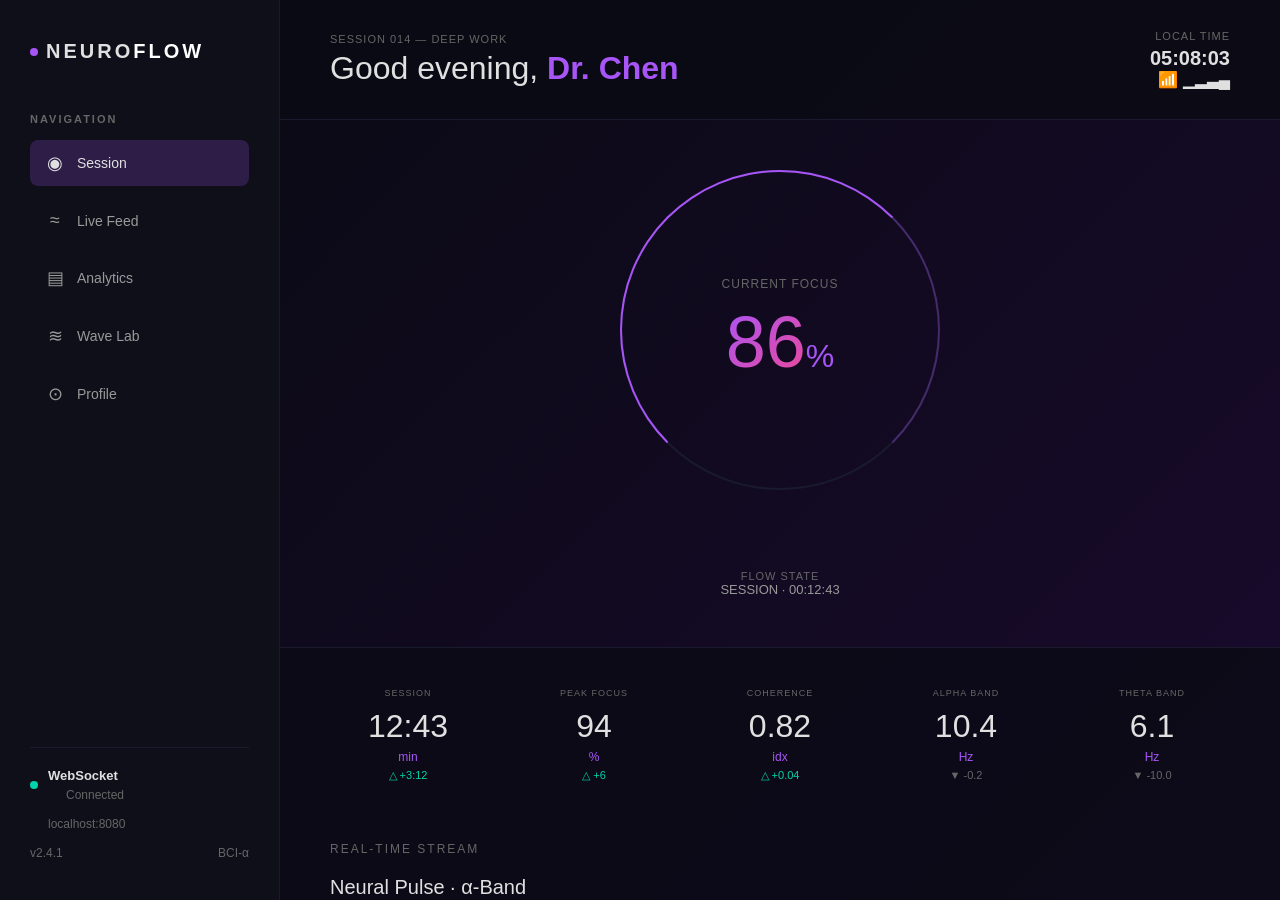
==== index.html @ 6a510a68 "Initial commit: basic UI and waveform script" ====
<!DOCTYPE html>
<html lang="en">
<head>
    <meta charset="UTF-8">
    <meta name="viewport" content="width=device-width, initial-scale=1.0">
    <title>NEUROFLOW - Session Tracking</title>
    <link rel="stylesheet" href="style.css">
</head>
<body>
    <div class="container">
        <!-- SIDEBAR -->
        <div class="sidebar">
            <div class="logo">
                <div class="logo-dot"></div>
                <div><span class="logo-text">NEURO</span><span class="logo-flow">FLOW</span></div>
            </div>

            <div class="nav-section">
                <div class="nav-label">Navigation</div>
                <div class="nav-items">
                    <div class="nav-item active">
                        <span class="nav-icon">◉</span>
                        <span>Session</span>
                    </div>
                    <div class="nav-item">
                        <span class="nav-icon">≈</span>
                        <span>Live Feed</span>
                    </div>
                    <div class="nav-item">
                        <span class="nav-icon">▤</span>
                        <span>Analytics</span>
                    </div>
                    <div class="nav-item">
                        <span class="nav-icon">≋</span>
                        <span>Wave Lab</span>
                    </div>
                    <div class="nav-item">
                        <span class="nav-icon">⊙</span>
                        <span>Profile</span>
                    </div>
                </div>
            </div>

            <div class="connection-status">
                <div class="status-item">
                    <div class="status-dot"></div>
                    <div>
                        <div class="status-label">WebSocket</div>
                        <div class="status-value">Connected</div>
                    </div>
                </div>
                <div class="status-value">localhost:8080</div>

                <div class="version">
                    <span>v2.4.1</span>
                    <span>BCI-α</span>
                </div>
            </div>
        </div>

        <!-- MAIN CONTENT -->
        <div class="main-content">
            <!-- HEADER -->
            <div class="header">
                <div class="header-left">
                    <div class="header-session">SESSION 014 — DEEP WORK</div>
                    <div class="header-title">Good evening, <span class="name">Dr. Chen</span></div>
                </div>
                <div class="header-right">
                    <div class="time-label">LOCAL TIME</div>
                    <div class="time" id="current-time">17:04:28</div>
                    <div class="signal">📶 ▁▂▃▄</div>
                </div>
            </div>

            <!-- MAIN AREA -->
            <div class="main-area">
                <!-- FOCUS CIRCLE -->
                <div class="focus-circle">
                    <div class="circle-bg"></div>
                    <div class="circle-progress"></div>
                    <div class="circle-inner">
                        <div class="focus-label">CURRENT FOCUS</div>
                        <div>
                            <span class="focus-value">86</span><span class="focus-percent">%</span>
                        </div>
                    </div>
                </div>
                <div class="flow-state-label">FLOW STATE</div>
                <div class="flow-state-time">SESSION · 00:12:43</div>
            </div>

            <!-- BOTTOM SECTION -->
            <div class="bottom-section">
                <!-- METRICS -->
                <div class="metrics-grid">
                    <div class="metric">
                        <div class="metric-label">Session</div>
                        <div class="metric-value">12:43</div>
                        <div class="metric-unit">min</div>
                        <div class="metric-change up">△ +3:12</div>
                    </div>
                    <div class="metric">
                        <div class="metric-label">Peak Focus</div>
                        <div class="metric-value">94</div>
                        <div class="metric-unit">%</div>
                        <div class="metric-change up">△ +6</div>
                    </div>
                    <div class="metric">
                        <div class="metric-label">Coherence</div>
                        <div class="metric-value">0.82</div>
                        <div class="metric-unit">idx</div>
                        <div class="metric-change up">△ +0.04</div>
                    </div>
                    <div class="metric">
                        <div class="metric-label">Alpha Band</div>
                        <div class="metric-value">10.4</div>
                        <div class="metric-unit">Hz</div>
                        <div class="metric-change">▼ -0.2</div>
                    </div>
                    <div class="metric">
                        <div class="metric-label">Theta Band</div>
                        <div class="metric-value">6.1</div>
                        <div class="metric-unit">Hz</div>
                        <div class="metric-change">▼ -10.0</div>
                    </div>
                </div>

                <!-- REAL-TIME STREAM -->
                <div class="realtime-section">
                    <div class="realtime-header">
                        <div class="realtime-title">Real-Time Stream</div>
                    </div>
                    <div class="stream-name">Neural Pulse · α-Band</div>
                    
                    <div class="stream-info">
                        <div class="stream-stat">
                            <div class="stream-stat-label">Freq</div>
                            <div class="stream-stat-value">9.9<span class="unit">l Hz</span></div>
                        </div>
                        <div class="stream-stat">
                            <div class="stream-stat-label">Amp</div>
                            <div class="stream-stat-value">34<span class="unit">µV</span></div>
                        </div>
                        <div>
                            <div class="live-badge">
                                <div class="live-dot"></div>
                                <span>LIVE</span>
                            </div>
                        </div>
                    </div>

                    <!-- WAVEFORM -->
                    <div class="waveform-container">
                        <svg id="waveform" viewBox="0 0 1000 100">
                            <defs>
                                <linearGradient id="waveGradient" x1="0%" y1="0%" x2="0%" y2="100%">
                                    <stop offset="0%" style="stop-color:#a855f7;stop-opacity:0.6" />
                                    <stop offset="100%" style="stop-color:#a855f7;stop-opacity:0.1" />
                                </linearGradient>
                            </defs>
                            <path id="wavePath" fill="url(#waveGradient)" stroke="none" d=""/>
                            <polyline id="waveStroke" fill="none" stroke="#a855f7" stroke-width="2" points=""/>
                        </svg>
                    </div>

                    <div class="time-markers">
                        <span>-60s</span>
                        <span>-45s</span>
                        <span>-30s</span>
                        <span>-15s</span>
                        <span>NOW</span>
                    </div>
                </div>

                <!-- BUTTONS -->
                <div class="button-group">
                    <button class="btn primary">◉ CALIBRATE</button>
                    <button class="btn">END SESSION</button>
                </div>
            </div>
        </div>
    </div>

    <script src="script.js"></script>
</body>
</html>
---- style.css ----
* {
    margin: 0;
    padding: 0;
    box-sizing: border-box;
}

body {
    font-family: 'Segoe UI', Tahoma, Geneva, Verdana, sans-serif;
    background: #0a0a14;
    color: #e0e0e0;
    overflow-x: hidden;
}

.container {
    display: flex;
    height: 100vh;
    background: #0a0a14;
}

/* SIDEBAR */
.sidebar {
    width: 280px;
    background: #0f0f1a;
    padding: 40px 30px;
    border-right: 1px solid #1a1a2e;
    display: flex;
    flex-direction: column;
    overflow-y: auto;
}

.logo {
    font-size: 20px;
    font-weight: 600;
    margin-bottom: 50px;
    letter-spacing: 3px;
    display: flex;
    align-items: center;
    gap: 8px;
}

.logo-dot {
    width: 8px;
    height: 8px;
    background: #a855f7;
    border-radius: 50%;
}

.logo-text {
    color: #e0e0e0;
}

.logo-flow {
    font-weight: 700;
    color: #ffffff;
}

.nav-section {
    margin-bottom: 40px;
}

.nav-label {
    font-size: 11px;
    color: #666;
    text-transform: uppercase;
    letter-spacing: 2px;
    margin-bottom: 15px;
    font-weight: 600;
}

.nav-items {
    display: flex;
    flex-direction: column;
    gap: 12px;
}

.nav-item {
    display: flex;
    align-items: center;
    gap: 12px;
    padding: 12px 15px;
    cursor: pointer;
    border-radius: 8px;
    transition: all 0.3s;
    color: #999;
    font-size: 14px;
}

.nav-item:hover {
    background: rgba(168, 85, 247, 0.1);
    color: #e0e0e0;
}

.nav-item.active {
    background: rgba(168, 85, 247, 0.2);
    color: #e0e0e0;
}

.nav-icon {
    font-size: 18px;
    width: 20px;
    text-align: center;
}

.connection-status {
    margin-top: auto;
    border-top: 1px solid #1a1a2e;
    padding-top: 20px;
}

.status-item {
    display: flex;
    align-items: center;
    gap: 10px;
    margin-bottom: 15px;
    font-size: 13px;
}

.status-dot {
    width: 8px;
    height: 8px;
    background: #00d4aa;
    border-radius: 50%;
}

.status-label {
    font-weight: 600;
}

.status-value {
    color: #666;
    font-size: 12px;
    margin-top: 5px;
    margin-left: 18px;
}

.version {
    font-size: 12px;
    color: #666;
    margin-top: 15px;
    display: flex;
    justify-content: space-between;
}

/* MAIN CONTENT */
.main-content {
    flex: 1;
    display: flex;
    flex-direction: column;
    overflow-y: auto;
    background: linear-gradient(135deg, #0a0a14 0%, #1a0a2e 100%);
}

/* HEADER */
.header {
    padding: 30px 50px;
    display: flex;
    justify-content: space-between;
    align-items: center;
    border-bottom: 1px solid #1a1a2e;
    background: rgba(10, 10, 20, 0.9);
}

.header-left {
    display: flex;
    flex-direction: column;
    gap: 5px;
}

.header-session {
    font-size: 11px;
    color: #666;
    text-transform: uppercase;
    letter-spacing: 1px;
}

.header-title {
    font-size: 32px;
    font-weight: 300;
}

.header-title .name {
    color: #a855f7;
    font-weight: 600;
}

.header-right {
    text-align: right;
}

.time-label {
    font-size: 11px;
    color: #666;
    text-transform: uppercase;
    letter-spacing: 1px;
    margin-bottom: 5px;
}

.time {
    font-size: 20px;
    font-weight: 600;
}

/* MAIN AREA */
.main-area {
    flex: 1;
    padding: 50px;
    display: flex;
    flex-direction: column;
    align-items: center;
    justify-content: center;
    position: relative;
}

/* FOCUS CIRCLE */
.focus-circle {
    position: relative;
    width: 320px;
    height: 320px;
    margin-bottom: 60px;
}

.circle-bg {
    position: absolute;
    width: 100%;
    height: 100%;
    border-radius: 50%;
    border: 2px solid #1a1a2e;
}

.circle-progress {
    position: absolute;
    width: 100%;
    height: 100%;
    border-radius: 50%;
    border: 2px solid transparent;
    border-top-color: #a855f7;
    border-right-color: #a855f7;
    border-bottom-color: rgba(168, 85, 247, 0.3);
    transform: rotate(-90deg);
    animation: spin 3s linear infinite;
}

@keyframes spin {
    to { transform: rotate(270deg); }
}

.circle-inner {
    position: absolute;
    width: 100%;
    height: 100%;
    border-radius: 50%;
    display: flex;
    flex-direction: column;
    align-items: center;
    justify-content: center;
    gap: 10px;
}

.focus-label {
    font-size: 12px;
    color: #666;
    letter-spacing: 1px;
}

.focus-value {
    font-size: 72px;
    font-weight: 300;
    background: linear-gradient(135deg, #a855f7, #ec4899);
    -webkit-background-clip: text;
    -webkit-text-fill-color: transparent;
    background-clip: text;
}

.focus-percent {
    font-size: 32px;
    color: #a855f7;
}

.flow-state-label {
    font-size: 11px;
    color: #666;
    margin-top: 20px;
    letter-spacing: 1px;
}

.flow-state-time {
    font-size: 13px;
    color: #999;
}

/* BOTTOM SECTION */
.bottom-section {
    padding: 40px 50px;
    background: rgba(10, 10, 20, 0.8);
    border-top: 1px solid #1a1a2e;
}

.metrics-grid {
    display: grid;
    grid-template-columns: repeat(5, 1fr);
    gap: 30px;
    margin-bottom: 60px;
}

.metric {
    text-align: center;
}

.metric-label {
    font-size: 9px;
    color: #666;
    text-transform: uppercase;
    letter-spacing: 1px;
    margin-bottom: 10px;
}

.metric-value {
    font-size: 32px;
    font-weight: 300;
    color: #e0e0e0;
    margin-bottom: 5px;
}

.metric-unit {
    font-size: 12px;
    color: #a855f7;
}

.metric-change {
    font-size: 11px;
    color: #666;
    margin-top: 5px;
}

.metric-change.up {
    color: #00d4aa;
}

/* REAL-TIME STREAM */
.realtime-section {
    margin-bottom: 40px;
}

.realtime-header {
    display: flex;
    justify-content: space-between;
    align-items: center;
    margin-bottom: 20px;
}

.realtime-title {
    font-size: 12px;
    color: #666;
    letter-spacing: 2px;
    text-transform: uppercase;
}

.stream-name {
    font-size: 20px;
    font-weight: 300;
    color: #e0e0e0;
    margin-bottom: 20px;
}

.stream-info {
    display: flex;
    gap: 40px;
    align-items: center;
    margin-bottom: 30px;
}

.stream-stat {
    display: flex;
    flex-direction: column;
    gap: 5px;
}

.stream-stat-label {
    font-size: 9px;
    color: #666;
    text-transform: uppercase;
    letter-spacing: 1px;
}

.stream-stat-value {
    font-size: 18px;
    font-weight: 300;
}

.stream-stat-value .unit {
    color: #a855f7;
    font-size: 12px;
}

.live-badge {
    display: inline-flex;
    align-items: center;
    gap: 6px;
    background: rgba(168, 85, 247, 0.2);
    padding: 6px 12px;
    border-radius: 20px;
    font-size: 11px;
    color: #a855f7;
}

.live-dot {
    width: 6px;
    height: 6px;
    background: #a855f7;
    border-radius: 50%;
    animation: pulse 2s infinite;
}

@keyframes pulse {
    0%, 100% { opacity: 1; }
    50% { opacity: 0.5; }
}

/* WAVEFORM */
.waveform-container {
    margin: 30px 0;
    height: 120px;
    background: rgba(168, 85, 247, 0.05);
    border-radius: 8px;
    padding: 15px;
    position: relative;
    overflow: hidden;
}

#waveform {
    width: 100%;
    height: 100%;
}

.time-markers {
    display: flex;
    justify-content: space-between;
    font-size: 10px;
    color: #666;
    margin-top: 8px;
}

/* BUTTONS */
.button-group {
    display: flex;
    gap: 20px;
    justify-content: center;
    margin-top: 40px;
}

.btn {
    padding: 12px 40px;
    border: 1px solid #a855f7;
    background: transparent;
    color: #a855f7;
    border-radius: 25px;
    cursor: pointer;
    font-size: 12px;
    font-weight: 600;
    text-transform: uppercase;
    letter-spacing: 1px;
    transition: all 0.3s;
}

.btn:hover {
    background: rgba(168, 85, 247, 0.1);
}

.btn.primary {
    background: #a855f7;
    color: #fff;
}

.btn.primary:hover {
    background: #9333ea;
    box-shadow: 0 0 20px rgba(168, 85, 247, 0.5);
}

::-webkit-scrollbar {
    width: 8px;
}

::-webkit-scrollbar-track {
    background: transparent;
}

::-webkit-scrollbar-thumb {
    background: #1a1a2e;
    border-radius: 4px;
}

::-webkit-scrollbar-thumb:hover {
    background: #333;
}

/* ===== RESPONSIVE DESIGN ===== */

/* Tablet & Small Desktop (768px to 1024px) */
@media (max-width: 1024px) {
    .sidebar {
        width: 200px;
        padding: 30px 20px;
    }

    .logo {
        font-size: 16px;
        margin-bottom: 40px;
    }

    .header {
        padding: 20px 30px;
    }

    .header-title {
        font-size: 24px;
    }

    .main-area {
        padding: 30px 20px;
    }

    .focus-circle {
        width: 240px;
        height: 240px;
        margin-bottom: 40px;
    }

    .focus-value {
        font-size: 48px;
    }

    .focus-percent {
        font-size: 24px;
    }

    .bottom-section {
        padding: 30px 20px;
    }

    .metrics-grid {
        grid-template-columns: repeat(3, 1fr);
        gap: 20px;
        margin-bottom: 40px;
    }

    .metric-value {
        font-size: 24px;
    }
}

/* Mobile Large (481px to 768px) */
@media (max-width: 768px) {
    .container {
        flex-direction: column;
        height: auto;
        min-height: 100vh;
    }

    .sidebar {
        width: 100%;
        padding: 20px 15px;
        border-right: none;
        border-bottom: 1px solid #1a1a2e;
        display: grid;
        grid-template-columns: 1fr 1fr;
        gap: 20px;
    }

    .logo {
        font-size: 14px;
        margin-bottom: 0;
        grid-column: 1 / 3;
    }

    .nav-section {
        grid-column: 1 / 3;
        margin-bottom: 0;
    }

    .nav-label {
        font-size: 9px;
        margin-bottom: 10px;
    }

    .nav-items {
        display: grid;
        grid-template-columns: repeat(3, 1fr);
        gap: 8px;
    }

    .nav-item {
        padding: 8px 10px;
        font-size: 12px;
        gap: 6px;
    }

    .nav-icon {
        font-size: 14px;
    }

    .connection-status {
        grid-column: 1 / 3;
        border-top: 1px solid #1a1a2e;
        padding-top: 10px;
        margin-top: 10px;
        display: grid;
        grid-template-columns: 1fr 1fr;
        gap: 10px;
    }

    .status-item {
        margin-bottom: 0;
        font-size: 11px;
    }

    .status-value {
        font-size: 10px;
        margin-left: 14px;
    }

    .version {
        font-size: 10px;
        grid-column: 1 / 3;
    }

    .main-content {
        overflow-y: visible;
        flex-direction: column;
    }

    .header {
        padding: 15px 15px;
        flex-direction: column;
        align-items: flex-start;
        gap: 10px;
        border-bottom: 1px solid #1a1a2e;
    }

    .header-left {
        width: 100%;
    }

    .header-session {
        font-size: 9px;
    }

    .header-title {
        font-size: 20px;
    }

    .header-right {
        width: 100%;
        text-align: left;
    }

    .time-label {
        font-size: 9px;
    }

    .time {
        font-size: 16px;
    }

    .main-area {
        padding: 20px 15px;
        flex: auto;
        justify-content: flex-start;
    }

    .focus-circle {
        width: 200px;
        height: 200px;
        margin-bottom: 30px;
    }

    .focus-value {
        font-size: 36px;
    }

    .focus-percent {
        font-size: 18px;
    }

    .focus-label {
        font-size: 10px;
    }

    .flow-state-label {
        font-size: 9px;
        margin-top: 15px;
    }

    .flow-state-time {
        font-size: 11px;
    }

    .bottom-section {
        padding: 20px 15px;
        border-top: 1px solid #1a1a2e;
    }

    .metrics-grid {
        grid-template-columns: repeat(2, 1fr);
        gap: 15px;
        margin-bottom: 30px;
    }

    .metric {
        text-align: center;
    }

    .metric-label {
        font-size: 8px;
        margin-bottom: 6px;
    }

    .metric-value {
        font-size: 18px;
    }

    .metric-unit {
        font-size: 10px;
    }

    .metric-change {
        font-size: 9px;
    }

    .realtime-section {
        margin-bottom: 20px;
    }

    .realtime-title {
        font-size: 10px;
    }

    .stream-name {
        font-size: 16px;
        margin-bottom: 15px;
    }

    .stream-info {
        gap: 20px;
        margin-bottom: 20px;
    }

    .stream-stat-label {
        font-size: 8px;
    }

    .stream-stat-value {
        font-size: 14px;
    }

    .stream-stat-value .unit {
        font-size: 10px;
    }

    .live-badge {
        font-size: 9px;
        padding: 4px 10px;
    }

    .live-dot {
        width: 5px;
        height: 5px;
    }

    .waveform-container {
        margin: 15px 0;
        height: 80px;
        padding: 10px;
    }

    .time-markers {
        font-size: 8px;
        margin-top: 5px;
    }

    .button-group {
        gap: 10px;
        margin-top: 20px;
    }

    .btn {
        padding: 10px 20px;
        font-size: 10px;
    }
}

/* Mobile Small (320px to 480px) */
@media (max-width: 480px) {
    .sidebar {
        grid-template-columns: 1fr;
        padding: 15px 10px;
    }

    .logo {
        font-size: 12px;
    }

    .logo-dot {
        width: 6px;
        height: 6px;
    }

    .nav-section {
        grid-column: auto;
    }

    .nav-label {
        font-size: 8px;
        margin-bottom: 8px;
    }

    .nav-items {
        grid-template-columns: repeat(2, 1fr);
        gap: 6px;
    }

    .nav-item {
        padding: 6px 8px;
        font-size: 11px;
        gap: 4px;
    }

    .nav-icon {
        font-size: 12px;
        width: 16px;
    }

    .connection-status {
        grid-column: auto;
        grid-template-columns: 1fr;
        margin-top: 8px;
    }

    .status-item {
        font-size: 10px;
    }

    .status-label {
        font-size: 10px;
    }

    .status-value {
        font-size: 9px;
        margin-left: 12px;
    }

    .version {
        font-size: 9px;
        grid-column: auto;
        justify-content: space-between;
    }

    .header {
        padding: 12px 10px;
        gap: 8px;
    }

    .header-session {
        font-size: 8px;
    }

    .header-title {
        font-size: 16px;
    }

    .time-label {
        font-size: 8px;
    }

    .time {
        font-size: 14px;
    }

    .main-area {
        padding: 15px 10px;
    }

    .focus-circle {
        width: 160px;
        height: 160px;
        margin-bottom: 20px;
    }

    .focus-value {
        font-size: 28px;
    }

    .focus-percent {
        font-size: 14px;
    }

    .focus-label {
        font-size: 9px;
    }

    .flow-state-label {
        font-size: 8px;
        margin-top: 10px;
    }

    .flow-state-time {
        font-size: 10px;
    }

    .bottom-section {
        padding: 15px 10px;
    }

    .metrics-grid {
        grid-template-columns: 1fr;
        gap: 12px;
        margin-bottom: 20px;
    }

    .metric-label {
        font-size: 7px;
        margin-bottom: 4px;
    }

    .metric-value {
        font-size: 16px;
    }

    .metric-unit {
        font-size: 9px;
    }

    .metric-change {
        font-size: 8px;
    }

    .realtime-section {
        margin-bottom: 15px;
    }

    .realtime-title {
        font-size: 9px;
    }

    .stream-name {
        font-size: 14px;
        margin-bottom: 12px;
    }

    .stream-info {
        flex-direction: column;
        gap: 10px;
        margin-bottom: 15px;
    }

    .stream-stat {
        gap: 3px;
    }

    .stream-stat-label {
        font-size: 7px;
    }

    .stream-stat-value {
        font-size: 12px;
    }

    .stream-stat-value .unit {
        font-size: 9px;
    }

    .live-badge {
        font-size: 8px;
        padding: 3px 8px;
    }

    .live-dot {
        width: 4px;
        height: 4px;
    }

    .waveform-container {
        margin: 10px 0;
        height: 60px;
        padding: 8px;
    }

    .time-markers {
        font-size: 7px;
        margin-top: 4px;
    }

    .button-group {
        flex-direction: column;
        gap: 8px;
        margin-top: 15px;
    }

    .btn {
        width: 100%;
        padding: 10px 15px;
        font-size: 10px;
    }
}

/* Landscape orientation adjustments */
@media (max-width: 768px) and (orientation: landscape) {
    .container {
        flex-direction: row;
        height: auto;
    }

    .sidebar {
        width: 150px;
        grid-template-columns: auto;
        padding: 10px;
    }

    .nav-items {
        grid-template-columns: 1fr;
        gap: 4px;
    }

    .main-area {
        padding: 15px 10px;
    }

    .focus-circle {
        width: 120px;
        height: 120px;
        margin-bottom: 10px;
    }

    .focus-value {
        font-size: 20px;
    }

    .focus-percent {
        font-size: 12px;
    }

    .bottom-section {
        padding: 10px;
    }

    .metrics-grid {
        grid-template-columns: repeat(2, 1fr);
        gap: 10px;
        margin-bottom: 15px;
    }
}
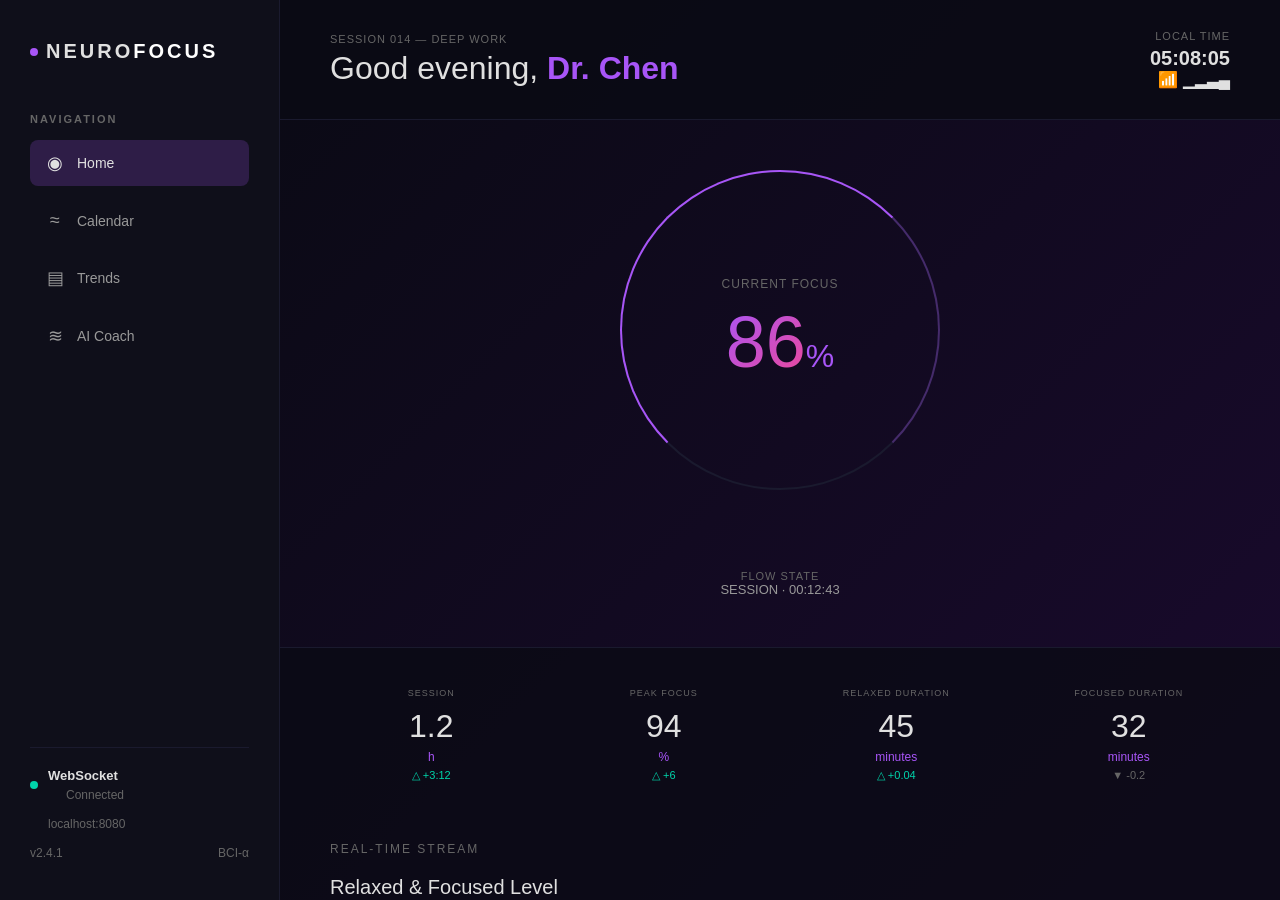
==== commit 2c5cec1d: "version2" ====
--- a/index.html
+++ b/index.html
@@ -3,16 +3,15 @@
 <head>
     <meta charset="UTF-8">
     <meta name="viewport" content="width=device-width, initial-scale=1.0">
-    <title>NEUROFLOW - Session Tracking</title>
+    <title>NeuroFocus - Session Tracking</title>
     <link rel="stylesheet" href="style.css">
 </head>
 <body>
     <div class="container">
-        <!-- SIDEBAR -->
         <div class="sidebar">
             <div class="logo">
                 <div class="logo-dot"></div>
-                <div><span class="logo-text">NEURO</span><span class="logo-flow">FLOW</span></div>
+                <div><span class="logo-text">NEURO</span><span class="logo-flow">FOCUS</span></div>
             </div>
 
             <div class="nav-section">
@@ -20,23 +19,19 @@
                 <div class="nav-items">
                     <div class="nav-item active">
                         <span class="nav-icon">◉</span>
-                        <span>Session</span>
+                        <span>Home</span>
                     </div>
                     <div class="nav-item">
                         <span class="nav-icon">≈</span>
-                        <span>Live Feed</span>
+                        <span>Calendar</span>
                     </div>
                     <div class="nav-item">
                         <span class="nav-icon">▤</span>
-                        <span>Analytics</span>
+                        <span>Trends</span>
                     </div>
                     <div class="nav-item">
                         <span class="nav-icon">≋</span>
-                        <span>Wave Lab</span>
-                    </div>
-                    <div class="nav-item">
-                        <span class="nav-icon">⊙</span>
-                        <span>Profile</span>
+                        <span>AI Coach</span>
                     </div>
                 </div>
             </div>
@@ -58,9 +53,7 @@
             </div>
         </div>
 
-        <!-- MAIN CONTENT -->
         <div class="main-content">
-            <!-- HEADER -->
             <div class="header">
                 <div class="header-left">
                     <div class="header-session">SESSION 014 — DEEP WORK</div>
@@ -73,9 +66,7 @@
                 </div>
             </div>
 
-            <!-- MAIN AREA -->
             <div class="main-area">
-                <!-- FOCUS CIRCLE -->
                 <div class="focus-circle">
                     <div class="circle-bg"></div>
                     <div class="circle-progress"></div>
@@ -90,14 +81,12 @@
                 <div class="flow-state-time">SESSION · 00:12:43</div>
             </div>
 
-            <!-- BOTTOM SECTION -->
             <div class="bottom-section">
-                <!-- METRICS -->
                 <div class="metrics-grid">
                     <div class="metric">
                         <div class="metric-label">Session</div>
-                        <div class="metric-value">12:43</div>
-                        <div class="metric-unit">min</div>
+                        <div class="metric-value">1.2</div>
+                        <div class="metric-unit">h</div>
                         <div class="metric-change up">△ +3:12</div>
                     </div>
                     <div class="metric">
@@ -107,36 +96,30 @@
                         <div class="metric-change up">△ +6</div>
                     </div>
                     <div class="metric">
-                        <div class="metric-label">Coherence</div>
-                        <div class="metric-value">0.82</div>
-                        <div class="metric-unit">idx</div>
+                        <div class="metric-label">Relaxed Duration</div>
+                        <div class="metric-value">45</div>
+                        <div class="metric-unit">minutes</div>
                         <div class="metric-change up">△ +0.04</div>
                     </div>
                     <div class="metric">
-                        <div class="metric-label">Alpha Band</div>
-                        <div class="metric-value">10.4</div>
-                        <div class="metric-unit">Hz</div>
+                        <div class="metric-label">Focused Duration</div>
+                        <div class="metric-value">32</div>
+                        <div class="metric-unit">minutes</div>
                         <div class="metric-change">▼ -0.2</div>
                     </div>
-                    <div class="metric">
-                        <div class="metric-label">Theta Band</div>
-                        <div class="metric-value">6.1</div>
-                        <div class="metric-unit">Hz</div>
-                        <div class="metric-change">▼ -10.0</div>
-                    </div>
+
                 </div>
 
-                <!-- REAL-TIME STREAM -->
                 <div class="realtime-section">
                     <div class="realtime-header">
                         <div class="realtime-title">Real-Time Stream</div>
                     </div>
-                    <div class="stream-name">Neural Pulse · α-Band</div>
+                    <div class="stream-name">Relaxed & Focused Level</div>
                     
                     <div class="stream-info">
                         <div class="stream-stat">
                             <div class="stream-stat-label">Freq</div>
-                            <div class="stream-stat-value">9.9<span class="unit">l Hz</span></div>
+                            <div class="stream-stat-value">9.9<span class="unit"> Hz</span></div>
                         </div>
                         <div class="stream-stat">
                             <div class="stream-stat-label">Amp</div>
@@ -150,7 +133,6 @@
                         </div>
                     </div>
 
-                    <!-- WAVEFORM -->
                     <div class="waveform-container">
                         <svg id="waveform" viewBox="0 0 1000 100">
                             <defs>
@@ -173,10 +155,28 @@
                     </div>
                 </div>
 
-                <!-- BUTTONS -->
                 <div class="button-group">
                     <button class="btn primary">◉ CALIBRATE</button>
                     <button class="btn">END SESSION</button>
+                </div>
+            </div>
+
+            <div class="bottom-nav">
+                <div class="nav-tab active" data-tab="home">
+                    <span class="tab-icon">🏠</span>
+                    <span class="tab-label">Home</span>
+                </div>
+                <div class="nav-tab" data-tab="calendar">
+                    <span class="tab-icon">📅</span>
+                    <span class="tab-label">Calendar</span>
+                </div>
+                <div class="nav-tab" data-tab="trends">
+                    <span class="tab-icon">📊</span>
+                    <span class="tab-label">Trends</span>
+                </div>
+                <div class="nav-tab" data-tab="coach">
+                    <span class="tab-icon">🤖</span>
+                    <span class="tab-label">AI Coach</span>
                 </div>
             </div>
         </div>
--- a/style.css
+++ b/style.css
@@ -297,7 +297,7 @@
 
 .metrics-grid {
     display: grid;
-    grid-template-columns: repeat(5, 1fr);
+    grid-template-columns: repeat(4, 1fr);
     gap: 30px;
     margin-bottom: 60px;
 }
@@ -493,6 +493,50 @@
     background: #333;
 }
 
+/* ===== BOTTOM NAVIGATION ===== */
+.bottom-nav {
+    display: none; /* By default hidden on Web */
+    position: fixed;
+    bottom: 0;
+    left: 0;
+    right: 0;
+    height: 60px;
+    background: #0f0f1a;
+    border-top: 1px solid #1a1a2e;
+    justify-content: space-around;
+    align-items: center;
+    z-index: 100;
+}
+
+.nav-tab {
+    display: flex;
+    flex-direction: column;
+    align-items: center;
+    gap: 4px;
+    padding: 8px 12px;
+    cursor: pointer;
+    color: #666;
+    transition: all 0.3s;
+    flex: 1;
+    height: 100%;
+    justify-content: center;
+}
+
+.nav-tab:hover,
+.nav-tab.active {
+    color: #a855f7;
+}
+
+.tab-icon {
+    font-size: 20px;
+}
+
+.tab-label {
+    font-size: 10px;
+    text-transform: uppercase;
+    letter-spacing: 0.5px;
+}
+
 /* ===== RESPONSIVE DESIGN ===== */
 
 /* Tablet & Small Desktop (768px to 1024px) */
@@ -501,48 +545,38 @@
         width: 200px;
         padding: 30px 20px;
     }
-
     .logo {
         font-size: 16px;
         margin-bottom: 40px;
     }
-
     .header {
         padding: 20px 30px;
     }
-
     .header-title {
         font-size: 24px;
     }
-
     .main-area {
         padding: 30px 20px;
     }
-
     .focus-circle {
         width: 240px;
         height: 240px;
         margin-bottom: 40px;
     }
-
     .focus-value {
         font-size: 48px;
     }
-
     .focus-percent {
         font-size: 24px;
     }
-
     .bottom-section {
         padding: 30px 20px;
     }
-
     .metrics-grid {
         grid-template-columns: repeat(3, 1fr);
         gap: 20px;
         margin-bottom: 40px;
     }
-
     .metric-value {
         font-size: 24px;
     }
@@ -556,71 +590,24 @@
         min-height: 100vh;
     }
 
+    /* 移动端顶部保留 Logo，隐藏 Navigation 和 WebSocket 信息 */
     .sidebar {
         width: 100%;
-        padding: 20px 15px;
+        padding: 15px 20px;
         border-right: none;
         border-bottom: 1px solid #1a1a2e;
-        display: grid;
-        grid-template-columns: 1fr 1fr;
-        gap: 20px;
-    }
-
+        display: flex;
+        justify-content: center; /* 居中显示 Logo */
+        align-items: center;
+    }
     .logo {
-        font-size: 14px;
+        font-size: 18px;
         margin-bottom: 0;
-        grid-column: 1 / 3;
-    }
-
-    .nav-section {
-        grid-column: 1 / 3;
-        margin-bottom: 0;
-    }
-
-    .nav-label {
-        font-size: 9px;
-        margin-bottom: 10px;
-    }
-
-    .nav-items {
-        display: grid;
-        grid-template-columns: repeat(3, 1fr);
-        gap: 8px;
-    }
-
-    .nav-item {
-        padding: 8px 10px;
-        font-size: 12px;
-        gap: 6px;
-    }
-
-    .nav-icon {
-        font-size: 14px;
-    }
-
+    }
+    /* 核心修改：在移动端隐藏不需要的顶部导航元素 */
+    .nav-section, 
     .connection-status {
-        grid-column: 1 / 3;
-        border-top: 1px solid #1a1a2e;
-        padding-top: 10px;
-        margin-top: 10px;
-        display: grid;
-        grid-template-columns: 1fr 1fr;
-        gap: 10px;
-    }
-
-    .status-item {
-        margin-bottom: 0;
-        font-size: 11px;
-    }
-
-    .status-value {
-        font-size: 10px;
-        margin-left: 14px;
-    }
-
-    .version {
-        font-size: 10px;
-        grid-column: 1 / 3;
+        display: none;
     }
 
     .main-content {
@@ -629,7 +616,7 @@
     }
 
     .header {
-        padding: 15px 15px;
+        padding: 15px;
         flex-direction: column;
         align-items: flex-start;
         gap: 10px;
@@ -649,20 +636,11 @@
     }
 
     .header-right {
-        width: 100%;
-        text-align: left;
-    }
-
-    .time-label {
-        font-size: 9px;
-    }
-
-    .time {
-        font-size: 16px;
+        display: none; /* 根据原设定，移动端精简头部右侧 */
     }
 
     .main-area {
-        padding: 20px 15px;
+        padding: 20px 15px 70px 15px; /* 留出底部导航栏空间 */
         flex: auto;
         justify-content: flex-start;
     }
@@ -697,6 +675,7 @@
     .bottom-section {
         padding: 20px 15px;
         border-top: 1px solid #1a1a2e;
+        background: transparent;
     }
 
     .metrics-grid {
@@ -706,7 +685,10 @@
     }
 
     .metric {
-        text-align: center;
+        background: rgba(168, 85, 247, 0.05);
+        padding: 15px;
+        border-radius: 8px;
+        border: 1px solid #1a1a2e;
     }
 
     .metric-label {
@@ -778,273 +760,58 @@
     }
 
     .button-group {
-        gap: 10px;
-        margin-top: 20px;
-    }
-
-    .btn {
-        padding: 10px 20px;
-        font-size: 10px;
+        display: none; /* 移动端隐藏按钮群 */
+    }
+
+    /* 移动端显示底部导航 */
+    .bottom-nav {
+        display: flex;
     }
 }
 
 /* Mobile Small (320px to 480px) */
 @media (max-width: 480px) {
-    .sidebar {
-        grid-template-columns: 1fr;
-        padding: 15px 10px;
-    }
-
     .logo {
-        font-size: 12px;
-    }
-
-    .logo-dot {
-        width: 6px;
-        height: 6px;
-    }
-
-    .nav-section {
-        grid-column: auto;
-    }
-
-    .nav-label {
-        font-size: 8px;
-        margin-bottom: 8px;
-    }
-
-    .nav-items {
-        grid-template-columns: repeat(2, 1fr);
-        gap: 6px;
-    }
-
-    .nav-item {
-        padding: 6px 8px;
-        font-size: 11px;
-        gap: 4px;
-    }
-
-    .nav-icon {
-        font-size: 12px;
-        width: 16px;
-    }
-
-    .connection-status {
-        grid-column: auto;
-        grid-template-columns: 1fr;
-        margin-top: 8px;
-    }
-
-    .status-item {
-        font-size: 10px;
-    }
-
-    .status-label {
-        font-size: 10px;
-    }
-
-    .status-value {
-        font-size: 9px;
-        margin-left: 12px;
-    }
-
-    .version {
-        font-size: 9px;
-        grid-column: auto;
-        justify-content: space-between;
-    }
-
-    .header {
-        padding: 12px 10px;
-        gap: 8px;
-    }
-
-    .header-session {
-        font-size: 8px;
-    }
-
+        font-size: 14px;
+    }
     .header-title {
         font-size: 16px;
     }
-
-    .time-label {
-        font-size: 8px;
-    }
-
-    .time {
-        font-size: 14px;
-    }
-
-    .main-area {
-        padding: 15px 10px;
-    }
-
     .focus-circle {
         width: 160px;
         height: 160px;
         margin-bottom: 20px;
     }
-
     .focus-value {
         font-size: 28px;
     }
-
     .focus-percent {
         font-size: 14px;
     }
-
-    .focus-label {
-        font-size: 9px;
-    }
-
-    .flow-state-label {
-        font-size: 8px;
-        margin-top: 10px;
-    }
-
-    .flow-state-time {
-        font-size: 10px;
-    }
-
-    .bottom-section {
-        padding: 15px 10px;
-    }
-
     .metrics-grid {
         grid-template-columns: 1fr;
-        gap: 12px;
-        margin-bottom: 20px;
-    }
-
+    }
     .metric-label {
         font-size: 7px;
-        margin-bottom: 4px;
-    }
-
+    }
     .metric-value {
         font-size: 16px;
     }
-
-    .metric-unit {
-        font-size: 9px;
-    }
-
-    .metric-change {
-        font-size: 8px;
-    }
-
-    .realtime-section {
-        margin-bottom: 15px;
-    }
-
-    .realtime-title {
-        font-size: 9px;
-    }
-
-    .stream-name {
-        font-size: 14px;
-        margin-bottom: 12px;
-    }
-
     .stream-info {
         flex-direction: column;
+        align-items: flex-start;
         gap: 10px;
-        margin-bottom: 15px;
-    }
-
-    .stream-stat {
-        gap: 3px;
-    }
-
-    .stream-stat-label {
-        font-size: 7px;
-    }
-
-    .stream-stat-value {
-        font-size: 12px;
-    }
-
-    .stream-stat-value .unit {
+    }
+    .waveform-container {
+        height: 60px;
+    }
+    .nav-tab {
+        padding: 6px 8px;
+    }
+    .tab-icon {
+        font-size: 16px;
+    }
+    .tab-label {
         font-size: 9px;
     }
-
-    .live-badge {
-        font-size: 8px;
-        padding: 3px 8px;
-    }
-
-    .live-dot {
-        width: 4px;
-        height: 4px;
-    }
-
-    .waveform-container {
-        margin: 10px 0;
-        height: 60px;
-        padding: 8px;
-    }
-
-    .time-markers {
-        font-size: 7px;
-        margin-top: 4px;
-    }
-
-    .button-group {
-        flex-direction: column;
-        gap: 8px;
-        margin-top: 15px;
-    }
-
-    .btn {
-        width: 100%;
-        padding: 10px 15px;
-        font-size: 10px;
-    }
-}
-
-/* Landscape orientation adjustments */
-@media (max-width: 768px) and (orientation: landscape) {
-    .container {
-        flex-direction: row;
-        height: auto;
-    }
-
-    .sidebar {
-        width: 150px;
-        grid-template-columns: auto;
-        padding: 10px;
-    }
-
-    .nav-items {
-        grid-template-columns: 1fr;
-        gap: 4px;
-    }
-
-    .main-area {
-        padding: 15px 10px;
-    }
-
-    .focus-circle {
-        width: 120px;
-        height: 120px;
-        margin-bottom: 10px;
-    }
-
-    .focus-value {
-        font-size: 20px;
-    }
-
-    .focus-percent {
-        font-size: 12px;
-    }
-
-    .bottom-section {
-        padding: 10px;
-    }
-
-    .metrics-grid {
-        grid-template-columns: repeat(2, 1fr);
-        gap: 10px;
-        margin-bottom: 15px;
-    }
-}
+}
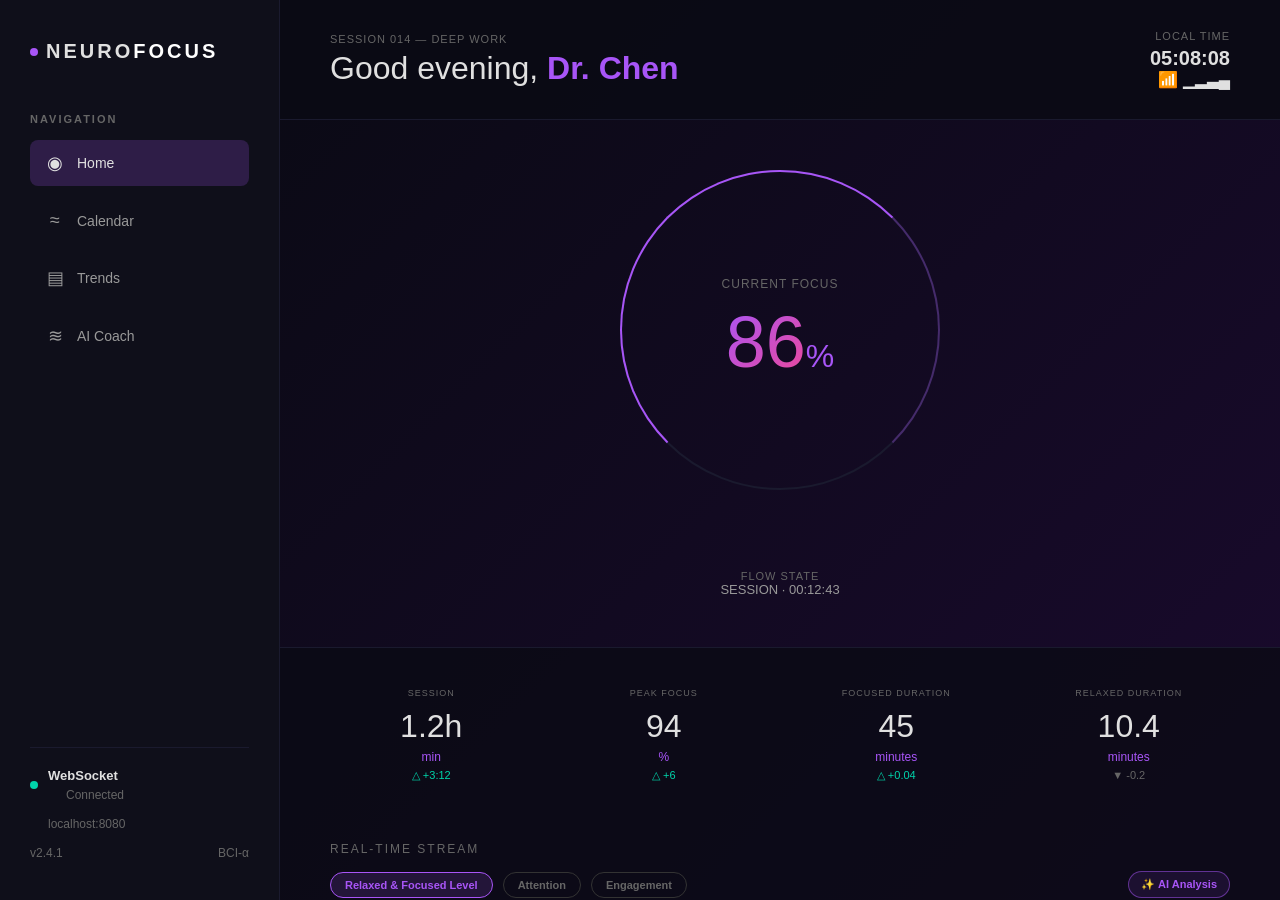
==== commit 31745fff: "version 0:01" ====
--- a/index.html
+++ b/index.html
@@ -3,7 +3,7 @@
 <head>
     <meta charset="UTF-8">
     <meta name="viewport" content="width=device-width, initial-scale=1.0">
-    <title>NeuroFocus - Session Tracking</title>
+    <title>NEUROFOCUS - Session Tracking</title>
     <link rel="stylesheet" href="style.css">
 </head>
 <body>
@@ -85,8 +85,8 @@
                 <div class="metrics-grid">
                     <div class="metric">
                         <div class="metric-label">Session</div>
-                        <div class="metric-value">1.2</div>
-                        <div class="metric-unit">h</div>
+                        <div class="metric-value">1.2h</div>
+                        <div class="metric-unit">min</div>
                         <div class="metric-change up">△ +3:12</div>
                     </div>
                     <div class="metric">
@@ -96,14 +96,14 @@
                         <div class="metric-change up">△ +6</div>
                     </div>
                     <div class="metric">
-                        <div class="metric-label">Relaxed Duration</div>
+                        <div class="metric-label">Focused Duration</div>
                         <div class="metric-value">45</div>
                         <div class="metric-unit">minutes</div>
                         <div class="metric-change up">△ +0.04</div>
                     </div>
                     <div class="metric">
-                        <div class="metric-label">Focused Duration</div>
-                        <div class="metric-value">32</div>
+                        <div class="metric-label">Relaxed Duration</div>
+                        <div class="metric-value">10.4</div>
                         <div class="metric-unit">minutes</div>
                         <div class="metric-change">▼ -0.2</div>
                     </div>
@@ -111,19 +111,31 @@
                 </div>
 
                 <div class="realtime-section">
-                    <div class="realtime-header">
+                    <div class="realtime-header" style="margin-bottom: 15px;">
                         <div class="realtime-title">Real-Time Stream</div>
                     </div>
-                    <div class="stream-name">Relaxed & Focused Level</div>
+
+                    <div class="stream-controls" style="display: flex; justify-content: space-between; align-items: center; margin-bottom: 20px; flex-wrap: wrap; gap: 10px;">
+                        <div class="band-switcher" style="margin-bottom: 0;">
+                            <button class="band-btn active" data-band="Relaxed & Focused Level" data-freq="9.9" data-amp="34">Relaxed & Focused Level</button>
+                            <button class="band-btn" data-band="Attention" data-freq="18.5" data-amp="15">Attention</button>
+                            <button class="band-btn" data-band="Engagement" data-freq="6.1" data-amp="42">Engagement</button>
+                        </div>
+
+                        <button class="btn-ai-analysis" id="btn-ai-analysis" style="flex-shrink: 0;">✨ AI Analysis</button>
+                        
+                    </div>
+
+                    <div class="stream-name" id="current-stream-name">Relaxed & Focused Level</div>
                     
                     <div class="stream-info">
                         <div class="stream-stat">
                             <div class="stream-stat-label">Freq</div>
-                            <div class="stream-stat-value">9.9<span class="unit"> Hz</span></div>
+                            <div class="stream-stat-value" id="stat-freq">9.9<span class="unit"> Hz</span></div>
                         </div>
                         <div class="stream-stat">
                             <div class="stream-stat-label">Amp</div>
-                            <div class="stream-stat-value">34<span class="unit">µV</span></div>
+                            <div class="stream-stat-value" id="stat-amp">34<span class="unit">µV</span></div>
                         </div>
                         <div>
                             <div class="live-badge">
@@ -155,6 +167,16 @@
                     </div>
                 </div>
 
+                <div class="ai-analysis-panel" id="ai-analysis-panel" style="display: none;">
+                    <div class="ai-analysis-header">
+                        🤖 AI Coach Insights
+                    </div>
+                    <div class="ai-analysis-content">
+                        <p><strong>Flow State Analysis:</strong> Brain wave coherence is stable. Your Alpha waves have been dominant for the past 12 minutes, indicating that you are in a deeply focused and relaxed flow state.</p>
+                        <p><strong>Recommendation:</strong> Based on the subtle fluctuations in your Theta wave activity, it is predicted that you may experience fatigue in 15 minutes. A 5-minute micro-break is recommended at that time.</p>
+                    </div>
+                </div>
+
                 <div class="button-group">
                     <button class="btn primary">◉ CALIBRATE</button>
                     <button class="btn">END SESSION</button>
--- a/style.css
+++ b/style.css
@@ -341,13 +341,6 @@
     margin-bottom: 40px;
 }
 
-.realtime-header {
-    display: flex;
-    justify-content: space-between;
-    align-items: center;
-    margin-bottom: 20px;
-}
-
 .realtime-title {
     font-size: 12px;
     color: #666;
@@ -414,6 +407,87 @@
 @keyframes pulse {
     0%, 100% { opacity: 1; }
     50% { opacity: 0.5; }
+}
+
+/* AI Analysis & Band Switcher Buttons */
+.btn-ai-analysis {
+    background: rgba(168, 85, 247, 0.1);
+    color: #a855f7;
+    border: 1px solid rgba(168, 85, 247, 0.5);
+    padding: 6px 12px;
+    border-radius: 15px;
+    font-size: 11px;
+    cursor: pointer;
+    transition: all 0.3s;
+    font-weight: 600;
+}
+
+.btn-ai-analysis:hover {
+    background: rgba(168, 85, 247, 0.2);
+    box-shadow: 0 0 10px rgba(168, 85, 247, 0.3);
+}
+
+.band-switcher {
+    display: flex;
+    gap: 10px;
+    margin-bottom: 15px;
+    flex-wrap: wrap;
+}
+
+.band-btn {
+    background: transparent;
+    color: #666;
+    border: 1px solid #333;
+    padding: 6px 14px;
+    border-radius: 20px;
+    font-size: 11px;
+    cursor: pointer;
+    transition: all 0.3s;
+    font-weight: 600;
+}
+
+.band-btn:hover {
+    color: #a855f7;
+    border-color: #a855f7;
+}
+
+.band-btn.active {
+    background: rgba(168, 85, 247, 0.15);
+    color: #a855f7;
+    border-color: #a855f7;
+}
+
+/* AI Analysis Panel */
+.ai-analysis-panel {
+    margin-top: 30px;
+    padding: 20px;
+    background: linear-gradient(to right, rgba(168, 85, 247, 0.05), rgba(10, 10, 20, 0));
+    border-left: 3px solid #a855f7;
+    border-radius: 4px;
+    animation: slideDown 0.4s ease-out;
+}
+
+.ai-analysis-header {
+    font-size: 14px;
+    font-weight: 600;
+    color: #a855f7;
+    margin-bottom: 12px;
+}
+
+.ai-analysis-content p {
+    font-size: 13px;
+    color: #ccc;
+    line-height: 1.6;
+    margin-bottom: 10px;
+}
+
+.ai-analysis-content p:last-child {
+    margin-bottom: 0;
+}
+
+@keyframes slideDown {
+    from { opacity: 0; transform: translateY(-10px); }
+    to { opacity: 1; transform: translateY(0); }
 }
 
 /* WAVEFORM */
@@ -541,54 +615,22 @@
 
 /* Tablet & Small Desktop (768px to 1024px) */
 @media (max-width: 1024px) {
-    .sidebar {
-        width: 200px;
-        padding: 30px 20px;
-    }
-    .logo {
-        font-size: 16px;
-        margin-bottom: 40px;
-    }
-    .header {
-        padding: 20px 30px;
-    }
-    .header-title {
-        font-size: 24px;
-    }
-    .main-area {
-        padding: 30px 20px;
-    }
-    .focus-circle {
-        width: 240px;
-        height: 240px;
-        margin-bottom: 40px;
-    }
-    .focus-value {
-        font-size: 48px;
-    }
-    .focus-percent {
-        font-size: 24px;
-    }
-    .bottom-section {
-        padding: 30px 20px;
-    }
-    .metrics-grid {
-        grid-template-columns: repeat(3, 1fr);
-        gap: 20px;
-        margin-bottom: 40px;
-    }
-    .metric-value {
-        font-size: 24px;
-    }
+    .sidebar { width: 200px; padding: 30px 20px; }
+    .logo { font-size: 16px; margin-bottom: 40px; }
+    .header { padding: 20px 30px; }
+    .header-title { font-size: 24px; }
+    .main-area { padding: 30px 20px; }
+    .focus-circle { width: 240px; height: 240px; margin-bottom: 40px; }
+    .focus-value { font-size: 48px; }
+    .focus-percent { font-size: 24px; }
+    .bottom-section { padding: 30px 20px; }
+    .metrics-grid { grid-template-columns: repeat(3, 1fr); gap: 20px; margin-bottom: 40px; }
+    .metric-value { font-size: 24px; }
 }
 
 /* Mobile Large (481px to 768px) */
 @media (max-width: 768px) {
-    .container {
-        flex-direction: column;
-        height: auto;
-        min-height: 100vh;
-    }
+    .container { flex-direction: column; height: auto; min-height: 100vh; }
 
     /* 移动端顶部保留 Logo，隐藏 Navigation 和 WebSocket 信息 */
     .sidebar {
@@ -597,221 +639,64 @@
         border-right: none;
         border-bottom: 1px solid #1a1a2e;
         display: flex;
-        justify-content: center; /* 居中显示 Logo */
+        justify-content: center;
         align-items: center;
     }
-    .logo {
-        font-size: 18px;
-        margin-bottom: 0;
-    }
-    /* 核心修改：在移动端隐藏不需要的顶部导航元素 */
-    .nav-section, 
-    .connection-status {
-        display: none;
-    }
-
-    .main-content {
-        overflow-y: visible;
-        flex-direction: column;
-    }
-
-    .header {
-        padding: 15px;
-        flex-direction: column;
-        align-items: flex-start;
-        gap: 10px;
-        border-bottom: 1px solid #1a1a2e;
-    }
-
-    .header-left {
-        width: 100%;
-    }
-
-    .header-session {
-        font-size: 9px;
-    }
-
-    .header-title {
-        font-size: 20px;
-    }
-
-    .header-right {
-        display: none; /* 根据原设定，移动端精简头部右侧 */
-    }
-
-    .main-area {
-        padding: 20px 15px 70px 15px; /* 留出底部导航栏空间 */
-        flex: auto;
-        justify-content: flex-start;
-    }
-
-    .focus-circle {
-        width: 200px;
-        height: 200px;
-        margin-bottom: 30px;
-    }
-
-    .focus-value {
-        font-size: 36px;
-    }
-
-    .focus-percent {
-        font-size: 18px;
-    }
-
-    .focus-label {
-        font-size: 10px;
-    }
-
-    .flow-state-label {
-        font-size: 9px;
-        margin-top: 15px;
-    }
-
-    .flow-state-time {
-        font-size: 11px;
-    }
-
-    .bottom-section {
-        padding: 20px 15px;
-        border-top: 1px solid #1a1a2e;
-        background: transparent;
-    }
-
-    .metrics-grid {
-        grid-template-columns: repeat(2, 1fr);
-        gap: 15px;
-        margin-bottom: 30px;
-    }
-
-    .metric {
-        background: rgba(168, 85, 247, 0.05);
-        padding: 15px;
-        border-radius: 8px;
-        border: 1px solid #1a1a2e;
-    }
-
-    .metric-label {
-        font-size: 8px;
-        margin-bottom: 6px;
-    }
-
-    .metric-value {
-        font-size: 18px;
-    }
-
-    .metric-unit {
-        font-size: 10px;
-    }
-
-    .metric-change {
-        font-size: 9px;
-    }
-
-    .realtime-section {
-        margin-bottom: 20px;
-    }
-
-    .realtime-title {
-        font-size: 10px;
-    }
-
-    .stream-name {
-        font-size: 16px;
-        margin-bottom: 15px;
-    }
-
-    .stream-info {
-        gap: 20px;
-        margin-bottom: 20px;
-    }
-
-    .stream-stat-label {
-        font-size: 8px;
-    }
-
-    .stream-stat-value {
-        font-size: 14px;
-    }
-
-    .stream-stat-value .unit {
-        font-size: 10px;
-    }
-
-    .live-badge {
-        font-size: 9px;
-        padding: 4px 10px;
-    }
-
-    .live-dot {
-        width: 5px;
-        height: 5px;
-    }
-
-    .waveform-container {
-        margin: 15px 0;
-        height: 80px;
-        padding: 10px;
-    }
-
-    .time-markers {
-        font-size: 8px;
-        margin-top: 5px;
-    }
-
-    .button-group {
-        display: none; /* 移动端隐藏按钮群 */
-    }
-
-    /* 移动端显示底部导航 */
-    .bottom-nav {
-        display: flex;
-    }
+    .logo { font-size: 18px; margin-bottom: 0; }
+    .nav-section, .connection-status { display: none; }
+
+    .main-content { overflow-y: visible; flex-direction: column; }
+    .header { padding: 15px; flex-direction: column; align-items: flex-start; gap: 10px; border-bottom: 1px solid #1a1a2e; }
+    .header-left { width: 100%; }
+    .header-session { font-size: 9px; }
+    .header-title { font-size: 20px; }
+    .header-right { display: none; }
+
+    .main-area { padding: 20px 15px 30px 15px; flex: auto; justify-content: flex-start; }
+    .focus-circle { width: 200px; height: 200px; margin-bottom: 30px; }
+    .focus-value { font-size: 36px; }
+    .focus-percent { font-size: 18px; }
+    .focus-label { font-size: 10px; }
+    .flow-state-label { font-size: 9px; margin-top: 15px; }
+    .flow-state-time { font-size: 11px; }
+
+    .bottom-section { padding: 20px 15px 80px 15px; /* 留出底部导航栏空间 */ border-top: 1px solid #1a1a2e; background: transparent; }
+    .metrics-grid { grid-template-columns: repeat(2, 1fr); gap: 15px; margin-bottom: 30px; }
+    .metric { background: rgba(168, 85, 247, 0.05); padding: 15px; border-radius: 8px; border: 1px solid #1a1a2e; }
+    .metric-label { font-size: 8px; margin-bottom: 6px; }
+    .metric-value { font-size: 18px; }
+    .metric-unit { font-size: 10px; }
+    .metric-change { font-size: 9px; }
+
+    .realtime-section { margin-bottom: 20px; }
+    .realtime-title { font-size: 10px; }
+    .stream-name { font-size: 16px; margin-bottom: 15px; }
+    .stream-info { gap: 20px; margin-bottom: 20px; }
+    .stream-stat-label { font-size: 8px; }
+    .stream-stat-value { font-size: 14px; }
+    .stream-stat-value .unit { font-size: 10px; }
+    .live-badge { font-size: 9px; padding: 4px 10px; }
+    .live-dot { width: 5px; height: 5px; }
+
+    .waveform-container { margin: 15px 0; height: 80px; padding: 10px; }
+    .time-markers { font-size: 8px; margin-top: 5px; }
+    .button-group { display: none; }
+    .bottom-nav { display: flex; }
 }
 
 /* Mobile Small (320px to 480px) */
 @media (max-width: 480px) {
-    .logo {
-        font-size: 14px;
-    }
-    .header-title {
-        font-size: 16px;
-    }
-    .focus-circle {
-        width: 160px;
-        height: 160px;
-        margin-bottom: 20px;
-    }
-    .focus-value {
-        font-size: 28px;
-    }
-    .focus-percent {
-        font-size: 14px;
-    }
-    .metrics-grid {
-        grid-template-columns: 1fr;
-    }
-    .metric-label {
-        font-size: 7px;
-    }
-    .metric-value {
-        font-size: 16px;
-    }
-    .stream-info {
-        flex-direction: column;
-        align-items: flex-start;
-        gap: 10px;
-    }
-    .waveform-container {
-        height: 60px;
-    }
-    .nav-tab {
-        padding: 6px 8px;
-    }
-    .tab-icon {
-        font-size: 16px;
-    }
-    .tab-label {
-        font-size: 9px;
-    }
-}
+    .logo { font-size: 14px; }
+    .header-title { font-size: 16px; }
+    .focus-circle { width: 160px; height: 160px; margin-bottom: 20px; }
+    .focus-value { font-size: 28px; }
+    .focus-percent { font-size: 14px; }
+    .metrics-grid { grid-template-columns: 1fr; }
+    .metric-label { font-size: 7px; }
+    .metric-value { font-size: 16px; }
+    .stream-info { flex-direction: column; align-items: flex-start; gap: 10px; }
+    .waveform-container { height: 60px; }
+    .nav-tab { padding: 6px 8px; }
+    .tab-icon { font-size: 16px; }
+    .tab-label { font-size: 9px; }
+}
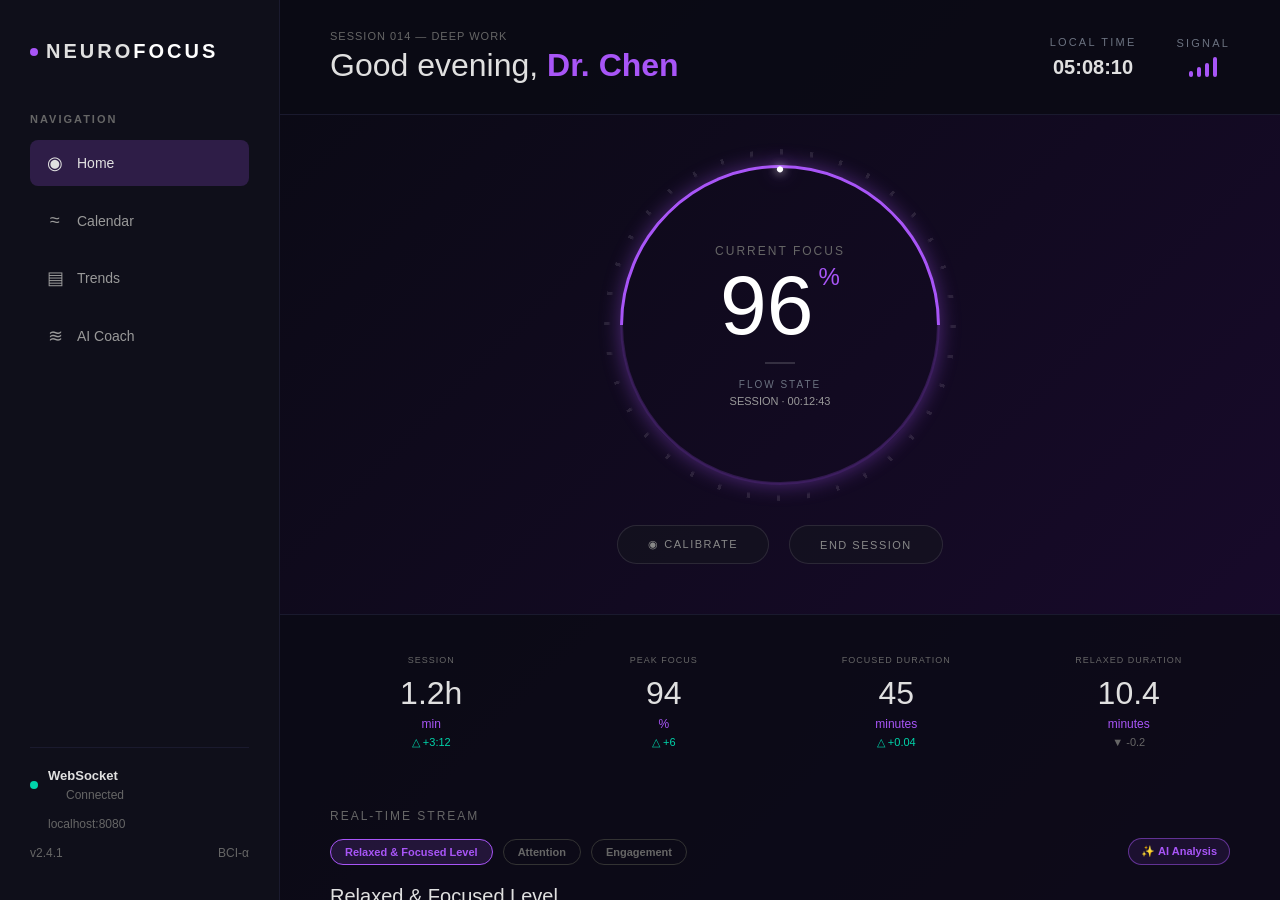
==== commit 061d704e: "version 2:02" ====
--- a/index.html
+++ b/index.html
@@ -60,25 +60,45 @@
                     <div class="header-title">Good evening, <span class="name">Dr. Chen</span></div>
                 </div>
                 <div class="header-right">
-                    <div class="time-label">LOCAL TIME</div>
-                    <div class="time" id="current-time">17:04:28</div>
-                    <div class="signal">📶 ▁▂▃▄</div>
+                    <div class="status-block">
+                        <div class="header-label">LOCAL TIME</div>
+                        <div class="time" id="current-time">17:04:28</div>
+                    </div>
+                    
+                    <div class="status-block">
+                        <div class="header-label">SIGNAL</div>
+                        <div class="signal-bars">
+                            <div class="bar"></div>
+                            <div class="bar"></div>
+                            <div class="bar"></div>
+                            <div class="bar"></div>
+                        </div>
+                    </div>
                 </div>
             </div>
 
             <div class="main-area">
                 <div class="focus-circle">
+                    <div class="circle-ticks"></div>
                     <div class="circle-bg"></div>
-                    <div class="circle-progress"></div>
+                    <div class="circle-progress">
+                        <div class="progress-dot"></div>
+                    </div>
                     <div class="circle-inner">
                         <div class="focus-label">CURRENT FOCUS</div>
-                        <div>
-                            <span class="focus-value">86</span><span class="focus-percent">%</span>
-                        </div>
-                    </div>
-                </div>
-                <div class="flow-state-label">FLOW STATE</div>
-                <div class="flow-state-time">SESSION · 00:12:43</div>
+                        <div class="focus-number">
+                            <span class="focus-value">96</span><span class="focus-percent">%</span>
+                        </div>
+                        <div class="circle-divider"></div>
+                        <div class="flow-state-label">FLOW STATE</div>
+                        <div class="flow-state-time">SESSION · 00:12:43</div>
+                    </div>
+                </div>
+
+                <div class="button-group">
+                    <button class="btn primary">◉ CALIBRATE</button>
+                    <button class="btn">END SESSION</button>
+                </div>
             </div>
 
             <div class="bottom-section">
@@ -107,7 +127,6 @@
                         <div class="metric-unit">minutes</div>
                         <div class="metric-change">▼ -0.2</div>
                     </div>
-
                 </div>
 
                 <div class="realtime-section">
@@ -121,9 +140,7 @@
                             <button class="band-btn" data-band="Attention" data-freq="18.5" data-amp="15">Attention</button>
                             <button class="band-btn" data-band="Engagement" data-freq="6.1" data-amp="42">Engagement</button>
                         </div>
-
                         <button class="btn-ai-analysis" id="btn-ai-analysis" style="flex-shrink: 0;">✨ AI Analysis</button>
-                        
                     </div>
 
                     <div class="stream-name" id="current-stream-name">Relaxed & Focused Level</div>
@@ -155,14 +172,15 @@
                             </defs>
                             <path id="wavePath" fill="url(#waveGradient)" stroke="none" d=""/>
                             <polyline id="waveStroke" fill="none" stroke="#a855f7" stroke-width="2" points=""/>
+                            <circle id="waveDot" r="3" fill="#ffffff" cx="0" cy="0" filter="drop-shadow(0 0 4px rgba(255,255,255,0.8))"/>
                         </svg>
                     </div>
 
-                    <div class="time-markers">
-                        <span>-60s</span>
-                        <span>-45s</span>
+                    <div class="time-markers" id="time-axis-labels">
                         <span>-30s</span>
-                        <span>-15s</span>
+                        <span>-20s</span>
+                        <span>-10s</span>
+                        <span>-5s</span>
                         <span>NOW</span>
                     </div>
                 </div>
@@ -176,12 +194,8 @@
                         <p><strong>Recommendation:</strong> Based on the subtle fluctuations in your Theta wave activity, it is predicted that you may experience fatigue in 15 minutes. A 5-minute micro-break is recommended at that time.</p>
                     </div>
                 </div>
-
-                <div class="button-group">
-                    <button class="btn primary">◉ CALIBRATE</button>
-                    <button class="btn">END SESSION</button>
-                </div>
-            </div>
+                
+                </div>
 
             <div class="bottom-nav">
                 <div class="nav-tab active" data-tab="home">
--- a/style.css
+++ b/style.css
@@ -17,7 +17,7 @@
     background: #0a0a14;
 }
 
-/* SIDEBAR */
+/* ===== SIDEBAR ===== */
 .sidebar {
     width: 280px;
     background: #0f0f1a;
@@ -45,18 +45,10 @@
     border-radius: 50%;
 }
 
-.logo-text {
-    color: #e0e0e0;
-}
-
-.logo-flow {
-    font-weight: 700;
-    color: #ffffff;
-}
-
-.nav-section {
-    margin-bottom: 40px;
-}
+.logo-text { color: #e0e0e0; }
+.logo-flow { font-weight: 700; color: #ffffff; }
+
+.nav-section { margin-bottom: 40px; }
 
 .nav-label {
     font-size: 11px;
@@ -67,11 +59,7 @@
     font-weight: 600;
 }
 
-.nav-items {
-    display: flex;
-    flex-direction: column;
-    gap: 12px;
-}
+.nav-items { display: flex; flex-direction: column; gap: 12px; }
 
 .nav-item {
     display: flex;
@@ -85,69 +73,25 @@
     font-size: 14px;
 }
 
-.nav-item:hover {
-    background: rgba(168, 85, 247, 0.1);
-    color: #e0e0e0;
-}
-
-.nav-item.active {
-    background: rgba(168, 85, 247, 0.2);
-    color: #e0e0e0;
-}
-
-.nav-icon {
-    font-size: 18px;
-    width: 20px;
-    text-align: center;
-}
-
-.connection-status {
-    margin-top: auto;
-    border-top: 1px solid #1a1a2e;
-    padding-top: 20px;
-}
-
-.status-item {
-    display: flex;
-    align-items: center;
-    gap: 10px;
-    margin-bottom: 15px;
-    font-size: 13px;
-}
-
-.status-dot {
-    width: 8px;
-    height: 8px;
-    background: #00d4aa;
-    border-radius: 50%;
-}
-
-.status-label {
-    font-weight: 600;
-}
-
-.status-value {
-    color: #666;
-    font-size: 12px;
-    margin-top: 5px;
-    margin-left: 18px;
-}
-
-.version {
-    font-size: 12px;
-    color: #666;
-    margin-top: 15px;
-    display: flex;
-    justify-content: space-between;
-}
-
-/* MAIN CONTENT */
+.nav-item:hover { background: rgba(168, 85, 247, 0.1); color: #e0e0e0; }
+.nav-item.active { background: rgba(168, 85, 247, 0.2); color: #e0e0e0; }
+.nav-icon { font-size: 18px; width: 20px; text-align: center; }
+
+.connection-status { margin-top: auto; border-top: 1px solid #1a1a2e; padding-top: 20px; }
+.status-item { display: flex; align-items: center; gap: 10px; margin-bottom: 15px; font-size: 13px; }
+.status-dot { width: 8px; height: 8px; background: #00d4aa; border-radius: 50%; }
+.status-label { font-weight: 600; }
+.status-value { color: #666; font-size: 12px; margin-top: 5px; margin-left: 18px; }
+.version { font-size: 12px; color: #666; margin-top: 15px; display: flex; justify-content: space-between; }
+
+/* ===== MAIN CONTENT ===== */
 .main-content {
     flex: 1;
     display: flex;
     flex-direction: column;
     overflow-y: auto;
     background: linear-gradient(135deg, #0a0a14 0%, #1a0a2e 100%);
+    position: relative; /* 为绝对定位做准备 */
 }
 
 /* HEADER */
@@ -160,543 +104,295 @@
     background: rgba(10, 10, 20, 0.9);
 }
 
-.header-left {
-    display: flex;
-    flex-direction: column;
-    gap: 5px;
-}
-
-.header-session {
-    font-size: 11px;
-    color: #666;
-    text-transform: uppercase;
-    letter-spacing: 1px;
-}
-
-.header-title {
-    font-size: 32px;
-    font-weight: 300;
-}
-
-.header-title .name {
-    color: #a855f7;
-    font-weight: 600;
-}
-
-.header-right {
-    text-align: right;
-}
-
-.time-label {
-    font-size: 11px;
-    color: #666;
-    text-transform: uppercase;
-    letter-spacing: 1px;
-    margin-bottom: 5px;
-}
-
-.time {
-    font-size: 20px;
-    font-weight: 600;
+.header-left { display: flex; flex-direction: column; gap: 5px; }
+.header-session { font-size: 11px; color: #666; text-transform: uppercase; letter-spacing: 1px; }
+.header-title { font-size: 32px; font-weight: 300; }
+.header-title .name { color: #a855f7; font-weight: 600; }
+
+.header-right { display: flex; align-items: center; gap: 40px; }
+.status-block { display: flex; flex-direction: column; align-items: center; gap: 8px; }
+.header-label { font-size: 11px; color: #6b7280; letter-spacing: 0.2em; text-transform: uppercase; }
+.time { font-size: 20px; font-weight: 600; }
+
+.signal-bars { display: flex; align-items: flex-end; gap: 4px; height: 20px; }
+.bar {
+    width: 4px; background-color: #a855f7; border-radius: 2px;
+    transform-origin: bottom; animation: signal-bounce 1s infinite alternate ease-in-out; 
+}
+.bar:nth-child(1) { height: 6px; animation-delay: 0.1s; }
+.bar:nth-child(2) { height: 10px; animation-delay: 0.3s; }
+.bar:nth-child(3) { height: 14px; animation-delay: 0.5s; }
+.bar:nth-child(4) { height: 20px; animation-delay: 0.7s; }
+
+@keyframes signal-bounce {
+    0% { transform: scaleY(0.6); }
+    100% { transform: scaleY(1.1); }
 }
 
 /* MAIN AREA */
 .main-area {
-    flex: 1;
     padding: 50px;
     display: flex;
     flex-direction: column;
     align-items: center;
     justify-content: center;
-    position: relative;
-}
-
-/* FOCUS CIRCLE */
+}
+
 .focus-circle {
-    position: relative;
-    width: 320px;
-    height: 320px;
-    margin-bottom: 60px;
+    position: relative; width: 320px; height: 320px; margin-bottom: 40px;
+    display: flex; align-items: center; justify-content: center;
 }
 
 .circle-bg {
-    position: absolute;
-    width: 100%;
-    height: 100%;
-    border-radius: 50%;
-    border: 2px solid #1a1a2e;
+    position: absolute; width: 100%; height: 100%; border-radius: 50%;
+    border: 2px solid rgba(168, 85, 247, 0.1);
+}
+
+.circle-ticks {
+    position: absolute; width: 110%; height: 110%; border-radius: 50%;
+    background: repeating-conic-gradient(from 0deg, rgba(255, 255, 255, 0.1) 0deg, rgba(255, 255, 255, 0.1) 1deg, transparent 1deg, transparent 10deg);
+    -webkit-mask: radial-gradient(transparent 68%, black 69%);
+    mask: radial-gradient(transparent 68%, black 69%);
+    pointer-events: none;
 }
 
 .circle-progress {
-    position: absolute;
-    width: 100%;
-    height: 100%;
-    border-radius: 50%;
-    border: 2px solid transparent;
-    border-top-color: #a855f7;
-    border-right-color: #a855f7;
-    border-bottom-color: rgba(168, 85, 247, 0.3);
-    transform: rotate(-90deg);
-    animation: spin 3s linear infinite;
-}
-
-@keyframes spin {
-    to { transform: rotate(270deg); }
+    position: absolute; width: 100%; height: 100%; border-radius: 50%;
+    border: 3px solid transparent; border-top-color: #a855f7; border-right-color: #a855f7;
+    border-bottom-color: rgba(168, 85, 247, 0.2); border-left-color: rgba(168, 85, 247, 0.2);
+    box-shadow: 0 0 20px rgba(168, 85, 247, 0.4); transform: rotate(-45deg);
+}
+
+.progress-dot {
+    position: absolute; top: 14%; right: 14%; width: 6px; height: 6px;
+    background: #fff; border-radius: 50%; box-shadow: 0 0 10px #fff, 0 0 20px #a855f7;
 }
 
 .circle-inner {
-    position: absolute;
-    width: 100%;
-    height: 100%;
-    border-radius: 50%;
-    display: flex;
-    flex-direction: column;
-    align-items: center;
-    justify-content: center;
-    gap: 10px;
-}
-
-.focus-label {
-    font-size: 12px;
-    color: #666;
-    letter-spacing: 1px;
-}
-
-.focus-value {
-    font-size: 72px;
-    font-weight: 300;
-    background: linear-gradient(135deg, #a855f7, #ec4899);
-    -webkit-background-clip: text;
-    -webkit-text-fill-color: transparent;
-    background-clip: text;
-}
-
-.focus-percent {
-    font-size: 32px;
-    color: #a855f7;
-}
-
-.flow-state-label {
-    font-size: 11px;
-    color: #666;
-    margin-top: 20px;
-    letter-spacing: 1px;
-}
-
-.flow-state-time {
-    font-size: 13px;
-    color: #999;
-}
+    position: absolute; z-index: 2; display: flex; flex-direction: column;
+    align-items: center; justify-content: center;
+}
+
+.focus-label { font-size: 12px; color: #666; letter-spacing: 2px; margin-bottom: 5px; }
+.focus-value { font-size: 84px; font-weight: 300; color: #ffffff; line-height: 1; }
+.focus-percent { font-size: 24px; color: #a855f7; vertical-align: top; margin-left: 5px; }
+.circle-divider { width: 30px; height: 2px; background: rgba(255, 255, 255, 0.15); margin: 15px 0; }
+.flow-state-label { font-size: 10px; color: #6b7280; letter-spacing: 2px; margin-top: 0; }
+.flow-state-time { font-size: 11px; color: #999; margin-top: 5px; }
+
+/* BUTTONS */
+.button-group {
+    display: flex; gap: 20px; justify-content: center; z-index: 10;
+}
+
+.btn {
+    display: flex; align-items: center; gap: 8px; padding: 12px 30px;
+    background: rgba(20, 20, 30, 0.6); color: #888; border: 1px solid rgba(255, 255, 255, 0.1);
+    border-radius: 30px; cursor: pointer; font-size: 11px; font-weight: 500;
+    letter-spacing: 1.5px; transition: all 0.3s;
+}
+
+.btn:hover { border-color: rgba(168, 85, 247, 0.5); color: #fff; }
+.btn-calibrate .dot { width: 6px; height: 6px; background-color: #a855f7; border-radius: 50%; box-shadow: 0 0 8px #a855f7; }
 
 /* BOTTOM SECTION */
-.bottom-section {
-    padding: 40px 50px;
-    background: rgba(10, 10, 20, 0.8);
-    border-top: 1px solid #1a1a2e;
-}
-
-.metrics-grid {
-    display: grid;
-    grid-template-columns: repeat(4, 1fr);
-    gap: 30px;
-    margin-bottom: 60px;
-}
-
-.metric {
-    text-align: center;
-}
-
-.metric-label {
-    font-size: 9px;
-    color: #666;
-    text-transform: uppercase;
-    letter-spacing: 1px;
-    margin-bottom: 10px;
-}
-
-.metric-value {
-    font-size: 32px;
-    font-weight: 300;
-    color: #e0e0e0;
-    margin-bottom: 5px;
-}
-
-.metric-unit {
-    font-size: 12px;
-    color: #a855f7;
-}
-
-.metric-change {
-    font-size: 11px;
-    color: #666;
-    margin-top: 5px;
-}
-
-.metric-change.up {
-    color: #00d4aa;
-}
+.bottom-section { padding: 40px 50px; background: rgba(10, 10, 20, 0.8); border-top: 1px solid #1a1a2e; }
+.metrics-grid { display: grid; grid-template-columns: repeat(4, 1fr); gap: 30px; margin-bottom: 60px; }
+.metric { text-align: center; }
+.metric-label { font-size: 9px; color: #666; text-transform: uppercase; letter-spacing: 1px; margin-bottom: 10px; }
+.metric-value { font-size: 32px; font-weight: 300; color: #e0e0e0; margin-bottom: 5px; }
+.metric-unit { font-size: 12px; color: #a855f7; }
+.metric-change { font-size: 11px; color: #666; margin-top: 5px; }
+.metric-change.up { color: #00d4aa; }
 
 /* REAL-TIME STREAM */
-.realtime-section {
-    margin-bottom: 40px;
-}
-
-.realtime-title {
-    font-size: 12px;
-    color: #666;
-    letter-spacing: 2px;
-    text-transform: uppercase;
-}
-
-.stream-name {
-    font-size: 20px;
-    font-weight: 300;
-    color: #e0e0e0;
-    margin-bottom: 20px;
-}
-
-.stream-info {
-    display: flex;
-    gap: 40px;
-    align-items: center;
-    margin-bottom: 30px;
-}
-
-.stream-stat {
-    display: flex;
-    flex-direction: column;
-    gap: 5px;
-}
-
-.stream-stat-label {
-    font-size: 9px;
-    color: #666;
-    text-transform: uppercase;
-    letter-spacing: 1px;
-}
-
-.stream-stat-value {
-    font-size: 18px;
-    font-weight: 300;
-}
-
-.stream-stat-value .unit {
-    color: #a855f7;
-    font-size: 12px;
-}
-
-.live-badge {
-    display: inline-flex;
-    align-items: center;
-    gap: 6px;
-    background: rgba(168, 85, 247, 0.2);
-    padding: 6px 12px;
-    border-radius: 20px;
-    font-size: 11px;
-    color: #a855f7;
-}
-
-.live-dot {
-    width: 6px;
-    height: 6px;
-    background: #a855f7;
-    border-radius: 50%;
-    animation: pulse 2s infinite;
-}
-
-@keyframes pulse {
-    0%, 100% { opacity: 1; }
-    50% { opacity: 0.5; }
-}
-
-/* AI Analysis & Band Switcher Buttons */
-.btn-ai-analysis {
-    background: rgba(168, 85, 247, 0.1);
-    color: #a855f7;
-    border: 1px solid rgba(168, 85, 247, 0.5);
-    padding: 6px 12px;
-    border-radius: 15px;
-    font-size: 11px;
-    cursor: pointer;
-    transition: all 0.3s;
-    font-weight: 600;
-}
-
-.btn-ai-analysis:hover {
-    background: rgba(168, 85, 247, 0.2);
-    box-shadow: 0 0 10px rgba(168, 85, 247, 0.3);
-}
-
-.band-switcher {
-    display: flex;
-    gap: 10px;
-    margin-bottom: 15px;
-    flex-wrap: wrap;
-}
-
-.band-btn {
-    background: transparent;
-    color: #666;
-    border: 1px solid #333;
-    padding: 6px 14px;
-    border-radius: 20px;
-    font-size: 11px;
-    cursor: pointer;
-    transition: all 0.3s;
-    font-weight: 600;
-}
-
-.band-btn:hover {
-    color: #a855f7;
-    border-color: #a855f7;
-}
-
-.band-btn.active {
-    background: rgba(168, 85, 247, 0.15);
-    color: #a855f7;
-    border-color: #a855f7;
-}
-
-/* AI Analysis Panel */
-.ai-analysis-panel {
-    margin-top: 30px;
-    padding: 20px;
-    background: linear-gradient(to right, rgba(168, 85, 247, 0.05), rgba(10, 10, 20, 0));
-    border-left: 3px solid #a855f7;
-    border-radius: 4px;
-    animation: slideDown 0.4s ease-out;
-}
-
-.ai-analysis-header {
-    font-size: 14px;
-    font-weight: 600;
-    color: #a855f7;
-    margin-bottom: 12px;
-}
-
-.ai-analysis-content p {
-    font-size: 13px;
-    color: #ccc;
-    line-height: 1.6;
-    margin-bottom: 10px;
-}
-
-.ai-analysis-content p:last-child {
-    margin-bottom: 0;
-}
-
-@keyframes slideDown {
-    from { opacity: 0; transform: translateY(-10px); }
-    to { opacity: 1; transform: translateY(0); }
-}
+.realtime-section { margin-bottom: 40px; }
+.realtime-title { font-size: 12px; color: #666; letter-spacing: 2px; text-transform: uppercase; }
+.stream-name { font-size: 20px; font-weight: 300; color: #e0e0e0; margin-bottom: 20px; }
+.stream-info { display: flex; gap: 40px; align-items: center; margin-bottom: 30px; }
+.stream-stat { display: flex; flex-direction: column; gap: 5px; }
+.stream-stat-label { font-size: 9px; color: #666; text-transform: uppercase; letter-spacing: 1px; }
+.stream-stat-value { font-size: 18px; font-weight: 300; }
+.stream-stat-value .unit { color: #a855f7; font-size: 12px; }
+
+.live-badge { display: inline-flex; align-items: center; gap: 6px; background: rgba(168, 85, 247, 0.2); padding: 6px 12px; border-radius: 20px; font-size: 11px; color: #a855f7; }
+.live-dot { width: 6px; height: 6px; background: #a855f7; border-radius: 50%; animation: pulse 2s infinite; }
+
+@keyframes pulse { 0%, 100% { opacity: 1; } 50% { opacity: 0.5; } }
+
+.btn-ai-analysis { background: rgba(168, 85, 247, 0.1); color: #a855f7; border: 1px solid rgba(168, 85, 247, 0.5); padding: 6px 12px; border-radius: 15px; font-size: 11px; cursor: pointer; transition: all 0.3s; font-weight: 600; }
+.btn-ai-analysis:hover { background: rgba(168, 85, 247, 0.2); box-shadow: 0 0 10px rgba(168, 85, 247, 0.3); }
+
+.band-switcher { display: flex; gap: 10px; margin-bottom: 15px; flex-wrap: wrap; }
+.band-btn { background: transparent; color: #666; border: 1px solid #333; padding: 6px 14px; border-radius: 20px; font-size: 11px; cursor: pointer; transition: all 0.3s; font-weight: 600; }
+.band-btn:hover { color: #a855f7; border-color: #a855f7; }
+.band-btn.active { background: rgba(168, 85, 247, 0.15); color: #a855f7; border-color: #a855f7; }
+
+.ai-analysis-panel { margin-top: 30px; padding: 20px; background: linear-gradient(to right, rgba(168, 85, 247, 0.05), rgba(10, 10, 20, 0)); border-left: 3px solid #a855f7; border-radius: 4px; animation: slideDown 0.4s ease-out; }
+.ai-analysis-header { font-size: 14px; font-weight: 600; color: #a855f7; margin-bottom: 12px; }
+.ai-analysis-content p { font-size: 13px; color: #ccc; line-height: 1.6; margin-bottom: 10px; }
+
+@keyframes slideDown { from { opacity: 0; transform: translateY(-10px); } to { opacity: 1; transform: translateY(0); } }
 
 /* WAVEFORM */
 .waveform-container {
-    margin: 30px 0;
-    height: 120px;
-    background: rgba(168, 85, 247, 0.05);
-    border-radius: 8px;
-    padding: 15px;
-    position: relative;
-    overflow: hidden;
-}
-
-#waveform {
-    width: 100%;
-    height: 100%;
-}
-
-.time-markers {
-    display: flex;
-    justify-content: space-between;
-    font-size: 10px;
-    color: #666;
-    margin-top: 8px;
-}
-
-/* BUTTONS */
-.button-group {
-    display: flex;
-    gap: 20px;
-    justify-content: center;
-    margin-top: 40px;
-}
-
-.btn {
-    padding: 12px 40px;
-    border: 1px solid #a855f7;
-    background: transparent;
-    color: #a855f7;
-    border-radius: 25px;
-    cursor: pointer;
-    font-size: 12px;
-    font-weight: 600;
-    text-transform: uppercase;
-    letter-spacing: 1px;
-    transition: all 0.3s;
-}
-
-.btn:hover {
-    background: rgba(168, 85, 247, 0.1);
-}
-
-.btn.primary {
-    background: #a855f7;
-    color: #fff;
-}
-
-.btn.primary:hover {
-    background: #9333ea;
-    box-shadow: 0 0 20px rgba(168, 85, 247, 0.5);
-}
-
-::-webkit-scrollbar {
-    width: 8px;
-}
-
-::-webkit-scrollbar-track {
-    background: transparent;
-}
-
-::-webkit-scrollbar-thumb {
-    background: #1a1a2e;
-    border-radius: 4px;
-}
-
-::-webkit-scrollbar-thumb:hover {
-    background: #333;
-}
-
-/* ===== BOTTOM NAVIGATION ===== */
+    margin: 30px 0; height: 120px;
+    background-image: repeating-linear-gradient(to right, transparent, transparent 99px, rgba(255,255,255,0.03) 99px, rgba(255,255,255,0.03) 100px);
+    background-color: #050508; border-radius: 8px; padding: 15px 0; position: relative; overflow: hidden; border: 1px solid rgba(255, 255, 255, 0.02);
+}
+#waveform { width: 100%; height: 100%; display: block; }
+#waveStroke { filter: drop-shadow(0px 0px 4px rgba(168, 85, 247, 0.6)); }
+.time-markers { display: flex; justify-content: space-between; font-size: 10px; color: #666; margin-top: 8px; }
+
+::-webkit-scrollbar { width: 8px; }
+::-webkit-scrollbar-track { background: transparent; }
+::-webkit-scrollbar-thumb { background: #1a1a2e; border-radius: 4px; }
+::-webkit-scrollbar-thumb:hover { background: #333; }
+
+/* BOTTOM NAV (默认隐藏) */
 .bottom-nav {
-    display: none; /* By default hidden on Web */
-    position: fixed;
-    bottom: 0;
-    left: 0;
-    right: 0;
-    height: 60px;
-    background: #0f0f1a;
-    border-top: 1px solid #1a1a2e;
-    justify-content: space-around;
-    align-items: center;
-    z-index: 100;
+    display: none; position: fixed; bottom: 0; left: 0; right: 0; height: 65px;
+    background: rgba(15, 15, 26, 0.9); /* 半透明背景 */
+    backdrop-filter: blur(10px); /* 毛玻璃效果 */
+    -webkit-backdrop-filter: blur(10px);
+    border-top: 1px solid rgba(255,255,255,0.05);
+    justify-content: space-around; align-items: center; z-index: 999;
 }
 
 .nav-tab {
-    display: flex;
-    flex-direction: column;
-    align-items: center;
-    gap: 4px;
-    padding: 8px 12px;
-    cursor: pointer;
-    color: #666;
-    transition: all 0.3s;
-    flex: 1;
-    height: 100%;
-    justify-content: center;
-}
-
-.nav-tab:hover,
-.nav-tab.active {
-    color: #a855f7;
-}
-
-.tab-icon {
-    font-size: 20px;
-}
-
-.tab-label {
-    font-size: 10px;
-    text-transform: uppercase;
-    letter-spacing: 0.5px;
-}
-
-/* ===== RESPONSIVE DESIGN ===== */
-
-/* Tablet & Small Desktop (768px to 1024px) */
+    display: flex; flex-direction: column; align-items: center; gap: 4px; padding: 8px;
+    cursor: pointer; color: #666; transition: all 0.3s; flex: 1; height: 100%; justify-content: center;
+}
+.nav-tab:hover, .nav-tab.active { color: #a855f7; }
+.tab-icon { font-size: 20px; }
+.tab-label { font-size: 10px; text-transform: uppercase; letter-spacing: 0.5px; }
+
+
+/* ====================================================
+   ===== 响应式布局自适应 (RESPONSIVE DESIGN) ===== 
+   ==================================================== */
+
+/* Tablet & Small Desktop */
 @media (max-width: 1024px) {
-    .sidebar { width: 200px; padding: 30px 20px; }
-    .logo { font-size: 16px; margin-bottom: 40px; }
+    .sidebar { width: 220px; padding: 30px 20px; }
     .header { padding: 20px 30px; }
+    .main-area { padding: 30px 20px; }
+    .focus-circle { width: 280px; height: 280px; }
+    .focus-value { font-size: 64px; }
+    .metrics-grid { grid-template-columns: repeat(2, 1fr); gap: 20px; }
+}
+
+/* Mobile Devices (手机端核心重构) */
+@media (max-width: 768px) {
+    .header-title {
+        font-size: 24px;
+        text-align: center;
+    }
+
+    .header-session { display: none; } /* 移动端隐藏Session信息节省空间 */
+
+    .header-title .name {
+        display: block; 
+        margin-top: 4px; /* 可选：加一点上边距，让两行文字之间有点呼吸感 */
+    }
+
+    .container { flex-direction: column; }
+    
+    /* 1. 侧边栏变成顶部Logo栏 */
+    .sidebar { 
+        width: 100%; height: 40px; padding: 0 20px; 
+        flex-direction: row; align-items: center; justify-content: center; 
+        border-right: none; border-bottom: 1px solid #1a1a2e; 
+        overflow: hidden; flex-shrink: 0;
+    }
+    .logo { margin-bottom: 0; font-size: 16px; }
+    .nav-section, .connection-status { display: none; } /* 隐藏左侧菜单内容 */
+
+    /* 2. 主体内容增加底部内边距，防遮挡 */
+    .main-content { padding-bottom: 80px; }
+
+    /* 3. Header 紧凑化 */
+    .header { padding: 15px 20px; align-items: center; flex-direction: column; gap: 10px; }
+    .header-right { display: none; } /* 移动端隐藏时间和信号条节省空间 */
     .header-title { font-size: 24px; }
-    .main-area { padding: 30px 20px; }
-    .focus-circle { width: 240px; height: 240px; margin-bottom: 40px; }
-    .focus-value { font-size: 48px; }
-    .focus-percent { font-size: 24px; }
-    .bottom-section { padding: 30px 20px; }
-    .metrics-grid { grid-template-columns: repeat(3, 1fr); gap: 20px; margin-bottom: 40px; }
+
+    /* 4. 圆环区缩放与居中 */
+    .main-area { 
+        padding-left: 20px;
+        padding-right: 20px;
+        padding-top: 60px; /* 增加顶部内边距，避免与Header重叠 */
+        padding-bottom: 0px;
+    }
+    .focus-circle { width: 240px; height: 240px; margin-bottom: 30px; }
+    .focus-value { font-size: 56px; }
+    
+    /* 5. 修复按钮组 (核心修复) */
+    .button-group { 
+        display: flex; /* 取消 display:none */
+        width: 100%; max-width: 400px; gap: 15px; 
+        padding: 40px;
+    }
+    .btn { flex: 1; padding: 14px 10px; justify-content: center; font-size: 10px; }
+
+    /* 6. 数据展示卡片化 */
+    .bottom-section { padding: 30px 20px; border-top: none; }
+    .metrics-grid { grid-template-columns: repeat(2, 1fr); gap: 15px; margin-bottom: 60px; }
+    .metric { 
+        background: rgba(168, 85, 247, 0.04); 
+        padding: 15px; border-radius: 12px; 
+        border: 1px solid rgba(255,255,255,0.02); 
+    }
     .metric-value { font-size: 24px; }
-}
-
-/* Mobile Large (481px to 768px) */
-@media (max-width: 768px) {
-    .container { flex-direction: column; height: auto; min-height: 100vh; }
-
-    /* 移动端顶部保留 Logo，隐藏 Navigation 和 WebSocket 信息 */
-    .sidebar {
-        width: 100%;
-        padding: 15px 20px;
-        border-right: none;
-        border-bottom: 1px solid #1a1a2e;
-        display: flex;
-        justify-content: center;
-        align-items: center;
-    }
-    .logo { font-size: 18px; margin-bottom: 0; }
-    .nav-section, .connection-status { display: none; }
-
-    .main-content { overflow-y: visible; flex-direction: column; }
-    .header { padding: 15px; flex-direction: column; align-items: flex-start; gap: 10px; border-bottom: 1px solid #1a1a2e; }
-    .header-left { width: 100%; }
-    .header-session { font-size: 9px; }
-    .header-title { font-size: 20px; }
-    .header-right { display: none; }
-
-    .main-area { padding: 20px 15px 30px 15px; flex: auto; justify-content: flex-start; }
-    .focus-circle { width: 200px; height: 200px; margin-bottom: 30px; }
-    .focus-value { font-size: 36px; }
-    .focus-percent { font-size: 18px; }
-    .focus-label { font-size: 10px; }
-    .flow-state-label { font-size: 9px; margin-top: 15px; }
-    .flow-state-time { font-size: 11px; }
-
-    .bottom-section { padding: 20px 15px 80px 15px; /* 留出底部导航栏空间 */ border-top: 1px solid #1a1a2e; background: transparent; }
-    .metrics-grid { grid-template-columns: repeat(2, 1fr); gap: 15px; margin-bottom: 30px; }
-    .metric { background: rgba(168, 85, 247, 0.05); padding: 15px; border-radius: 8px; border: 1px solid #1a1a2e; }
-    .metric-label { font-size: 8px; margin-bottom: 6px; }
-    .metric-value { font-size: 18px; }
-    .metric-unit { font-size: 10px; }
-    .metric-change { font-size: 9px; }
-
-    .realtime-section { margin-bottom: 20px; }
-    .realtime-title { font-size: 10px; }
-    .stream-name { font-size: 16px; margin-bottom: 15px; }
-    .stream-info { gap: 20px; margin-bottom: 20px; }
-    .stream-stat-label { font-size: 8px; }
-    .stream-stat-value { font-size: 14px; }
-    .stream-stat-value .unit { font-size: 10px; }
-    .live-badge { font-size: 9px; padding: 4px 10px; }
-    .live-dot { width: 5px; height: 5px; }
-
-    .waveform-container { margin: 15px 0; height: 80px; padding: 10px; }
-    .time-markers { font-size: 8px; margin-top: 5px; }
-    .button-group { display: none; }
+    
+    /* 7. 控制台区排版优化 */
+    .stream-controls { flex-direction: column; align-items: stretch; gap: 15px; }
+    .band-switcher { justify-content: center; margin-bottom: 0; }
+    .band-btn { flex: 1; text-align: center; padding: 8px 10px; }
+    .btn-ai-analysis { align-self: center; width: 100%; padding: 10px; }
+
+    .stream-info { gap: 20px; flex-wrap: wrap; margin-bottom: 15px;}
+    .waveform-container { height: 100px; margin: 15px 0; }
+    
+    /* 8. 唤醒底部导航栏 */
     .bottom-nav { display: flex; }
 }
 
-/* Mobile Small (320px to 480px) */
+/* Small Mobile (屏幕极小的设备) */
 @media (max-width: 480px) {
     .logo { font-size: 14px; }
-    .header-title { font-size: 16px; }
-    .focus-circle { width: 160px; height: 160px; margin-bottom: 20px; }
-    .focus-value { font-size: 28px; }
-    .focus-percent { font-size: 14px; }
-    .metrics-grid { grid-template-columns: 1fr; }
-    .metric-label { font-size: 7px; }
-    .metric-value { font-size: 16px; }
-    .stream-info { flex-direction: column; align-items: flex-start; gap: 10px; }
-    .waveform-container { height: 60px; }
-    .nav-tab { padding: 6px 8px; }
-    .tab-icon { font-size: 16px; }
-    .tab-label { font-size: 9px; }
+    .sidebar { height: 50px; }
+    .header-title { font-size: 24px; }
+    .mobile-main-focus { margin-bottom: 25px; }
+    .focus-circle-enhanced { width: 200px; height: 200px; }
+    
+    /* ===== 核心修改：强制 2x2 网格 ===== */
+    .metrics-grid-mobile { 
+        grid-template-columns: repeat(2, 1fr); /* 强制每行两列 */
+        gap: 10px; /* 小屏幕适当缩小卡片间距 */
+    }
+    
+    /* 微调卡片内部空间，防止文字溢出 */
+    .metric-card { 
+        padding: 12px 8px; /* 减小内边距，给文字留出更多空间 */
+    }
+    
+    .metric-card .label {
+        font-size: 8px; /* 标题稍微调小 */
+        margin-bottom: 6px;
+    }
+    
+    .metric-card .value { 
+        font-size: 24px; /* 主数字适度调小，防止 10.4 这种带小数点的折行 */
+        margin-bottom: 3px;
+    }
+    
+    .metric-card .unit,
+    .metric-card .label-sub, 
+    .metric-card .change {
+        font-size: 9px; /* 辅助信息调小 */
+    }
+    /* =================================== */
+
+    .stat-value { font-size: 14px; }
+    .waveform-container { height: 80px; }
 }
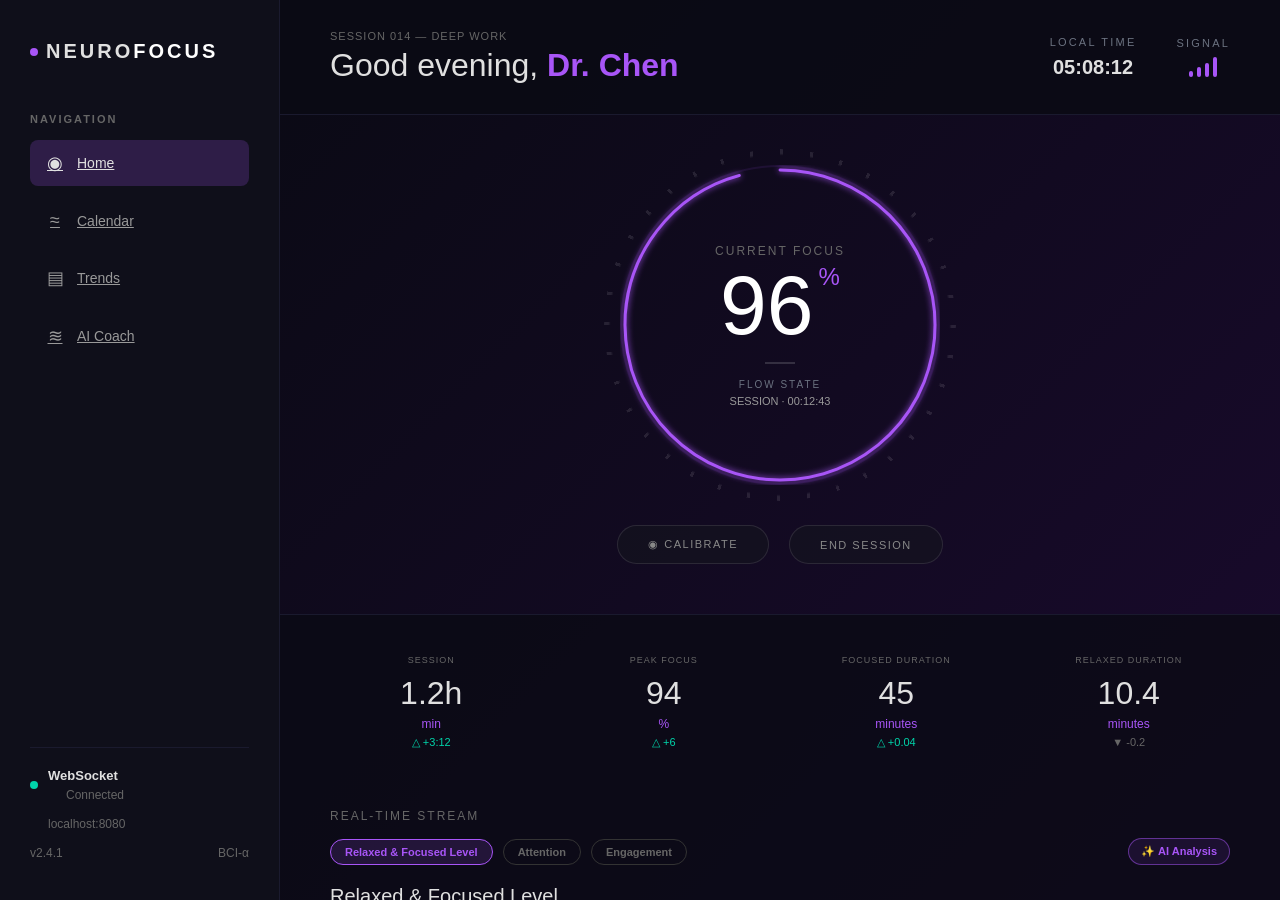
==== commit 7a8773ff: "version 2:34" ====
--- a/index.html
+++ b/index.html
@@ -17,22 +17,22 @@
             <div class="nav-section">
                 <div class="nav-label">Navigation</div>
                 <div class="nav-items">
-                    <div class="nav-item active">
+                    <a href="index.html" class="nav-item active">
                         <span class="nav-icon">◉</span>
                         <span>Home</span>
-                    </div>
-                    <div class="nav-item">
+                    </a>
+                    <a href="calendar.html" class="nav-item">
                         <span class="nav-icon">≈</span>
                         <span>Calendar</span>
-                    </div>
-                    <div class="nav-item">
+                    </a>
+                    <a href="trends.html" class="nav-item">
                         <span class="nav-icon">▤</span>
                         <span>Trends</span>
-                    </div>
-                    <div class="nav-item">
+                    </a>
+                    <a href="ai-coach.html" class="nav-item">
                         <span class="nav-icon">≋</span>
                         <span>AI Coach</span>
-                    </div>
+                    </a>
                 </div>
             </div>
 
@@ -81,9 +81,18 @@
                 <div class="focus-circle">
                     <div class="circle-ticks"></div>
                     <div class="circle-bg"></div>
-                    <div class="circle-progress">
-                        <div class="progress-dot"></div>
-                    </div>
+                    <svg class="circle-progress-svg" viewBox="0 0 320 320" width="320" height="320">
+                        <defs>
+                            <filter id="haloGlow">
+                                <feGaussianBlur stdDeviation="3" result="coloredBlur"/>
+                                <feMerge>
+                                    <feMergeNode in="coloredBlur"/>
+                                    <feMergeNode in="SourceGraphic"/>
+                                </feMerge>
+                            </filter>
+                        </defs>
+                        <circle class="circle-progress" cx="160" cy="160" r="155" id="progressRing" filter="url(#haloGlow)"/>
+                    </svg>
                     <div class="circle-inner">
                         <div class="focus-label">CURRENT FOCUS</div>
                         <div class="focus-number">
--- a/style.css
+++ b/style.css
@@ -156,16 +156,21 @@
     pointer-events: none;
 }
 
+.circle-progress-svg {
+    position: absolute;
+    width: 100%;
+    height: 100%;
+    transform: rotate(-90deg);
+}
+
 .circle-progress {
-    position: absolute; width: 100%; height: 100%; border-radius: 50%;
-    border: 3px solid transparent; border-top-color: #a855f7; border-right-color: #a855f7;
-    border-bottom-color: rgba(168, 85, 247, 0.2); border-left-color: rgba(168, 85, 247, 0.2);
-    box-shadow: 0 0 20px rgba(168, 85, 247, 0.4); transform: rotate(-45deg);
-}
-
-.progress-dot {
-    position: absolute; top: 14%; right: 14%; width: 6px; height: 6px;
-    background: #fff; border-radius: 50%; box-shadow: 0 0 10px #fff, 0 0 20px #a855f7;
+    fill: none;
+    stroke: #a855f7;
+    stroke-width: 3;
+    stroke-linecap: round;
+    stroke-dasharray: 971.24;
+    stroke-dashoffset: 0;
+    transition: stroke-dashoffset 0.6s ease;
 }
 
 .circle-inner {
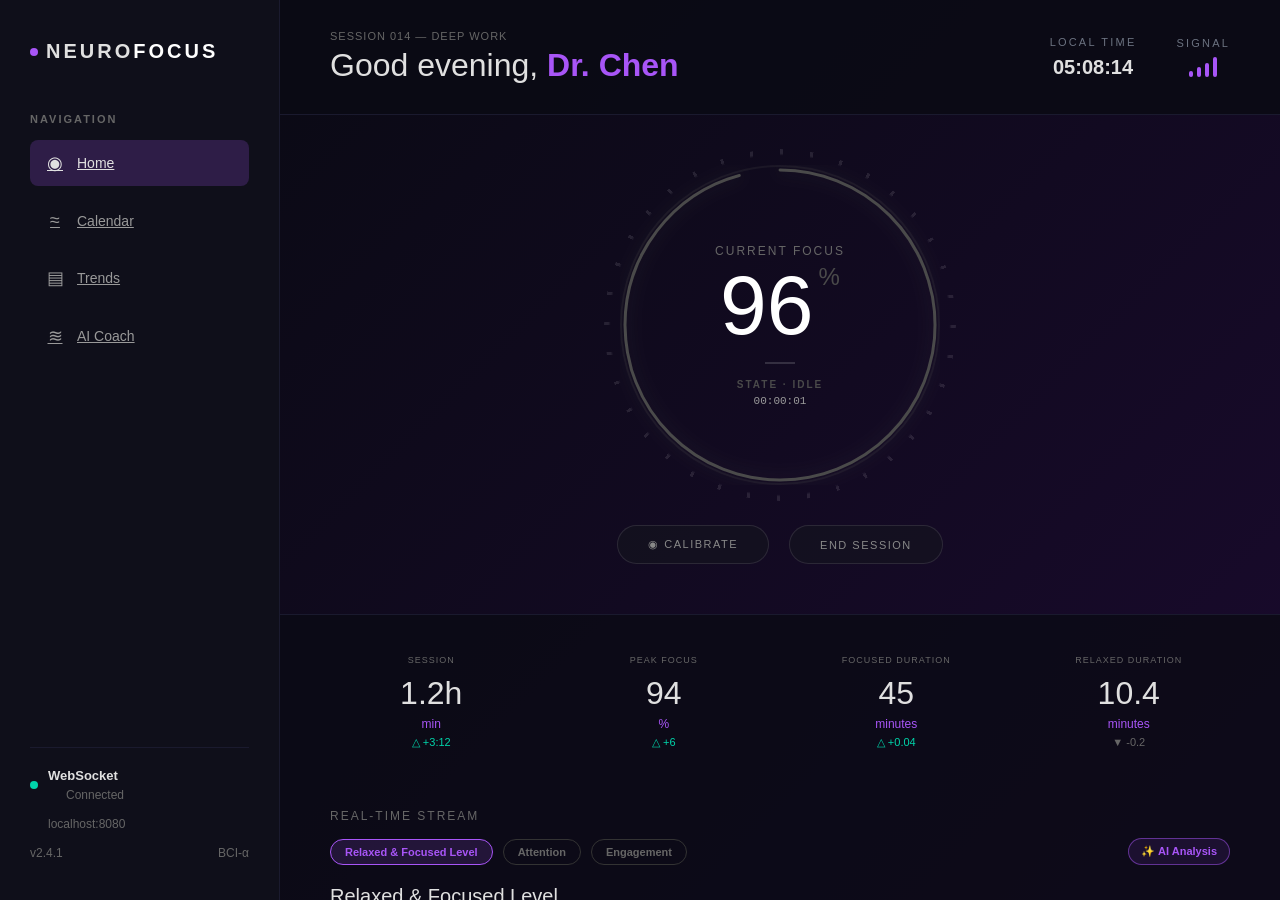
==== commit 7c6e0fe4: "version 4-26 11:57" ====
--- a/index.html
+++ b/index.html
@@ -99,8 +99,8 @@
                             <span class="focus-value">96</span><span class="focus-percent">%</span>
                         </div>
                         <div class="circle-divider"></div>
-                        <div class="flow-state-label">FLOW STATE</div>
-                        <div class="flow-state-time">SESSION · 00:12:43</div>
+                        <div class="app-state" id="app-state">STATE · IDLE</div>
+                        <div class="session-timer" id="session-timer">00:00:00</div>
                     </div>
                 </div>
 
--- a/style.css
+++ b/style.css
@@ -2,6 +2,39 @@
     margin: 0;
     padding: 0;
     box-sizing: border-box;
+}
+
+:root {
+    /* CSS Theme Variables - Dynamic based on app state */
+    --accent-color: #4A4A4A;
+    --accent-color-light: rgba(74, 74, 74, 0.2);
+    --accent-glow: rgba(74, 74, 74, 0.4);
+    --state-label: "IDLE";
+    transition: --accent-color 0.5s ease, --accent-color-light 0.5s ease, --accent-glow 0.5s ease;
+}
+
+/* FOCUS State */
+:root.state-focus {
+    --accent-color: #a855f7;
+    --accent-color-light: rgba(168, 85, 247, 0.2);
+    --accent-glow: rgba(168, 85, 247, 0.4);
+    --state-label: "FOCUS";
+}
+
+/* RELAX State */
+:root.state-relax {
+    --accent-color: #22C55E;
+    --accent-color-light: rgba(34, 197, 94, 0.2);
+    --accent-glow: rgba(34, 197, 94, 0.4);
+    --state-label: "RELAX";
+}
+
+/* IDLE State (default) */
+:root.state-idle {
+    --accent-color: #4A4A4A;
+    --accent-color-light: rgba(74, 74, 74, 0.2);
+    --accent-glow: rgba(74, 74, 74, 0.4);
+    --state-label: "IDLE";
 }
 
 body {
@@ -145,7 +178,8 @@
 
 .circle-bg {
     position: absolute; width: 100%; height: 100%; border-radius: 50%;
-    border: 2px solid rgba(168, 85, 247, 0.1);
+    border: 2px solid var(--accent-color-light);
+    transition: border-color 0.5s ease;
 }
 
 .circle-ticks {
@@ -165,12 +199,13 @@
 
 .circle-progress {
     fill: none;
-    stroke: #a855f7;
+    stroke: var(--accent-color);
     stroke-width: 3;
     stroke-linecap: round;
     stroke-dasharray: 971.24;
     stroke-dashoffset: 0;
-    transition: stroke-dashoffset 0.6s ease;
+    filter: drop-shadow(0 0 8px var(--accent-glow));
+    transition: stroke 0.5s ease, filter 0.5s ease, stroke-dashoffset 0.6s ease;
 }
 
 .circle-inner {
@@ -180,10 +215,10 @@
 
 .focus-label { font-size: 12px; color: #666; letter-spacing: 2px; margin-bottom: 5px; }
 .focus-value { font-size: 84px; font-weight: 300; color: #ffffff; line-height: 1; }
-.focus-percent { font-size: 24px; color: #a855f7; vertical-align: top; margin-left: 5px; }
+.focus-percent { font-size: 24px; color: var(--accent-color); vertical-align: top; margin-left: 5px; transition: color 0.5s ease; }
 .circle-divider { width: 30px; height: 2px; background: rgba(255, 255, 255, 0.15); margin: 15px 0; }
-.flow-state-label { font-size: 10px; color: #6b7280; letter-spacing: 2px; margin-top: 0; }
-.flow-state-time { font-size: 11px; color: #999; margin-top: 5px; }
+.app-state { font-size: 10px; color: var(--accent-color); letter-spacing: 2px; margin-top: 0; font-weight: 600; text-transform: uppercase; transition: color 0.5s ease; }
+.session-timer { font-size: 11px; color: #999; margin-top: 5px; font-family: 'Courier New', monospace; }
 
 /* BUTTONS */
 .button-group {
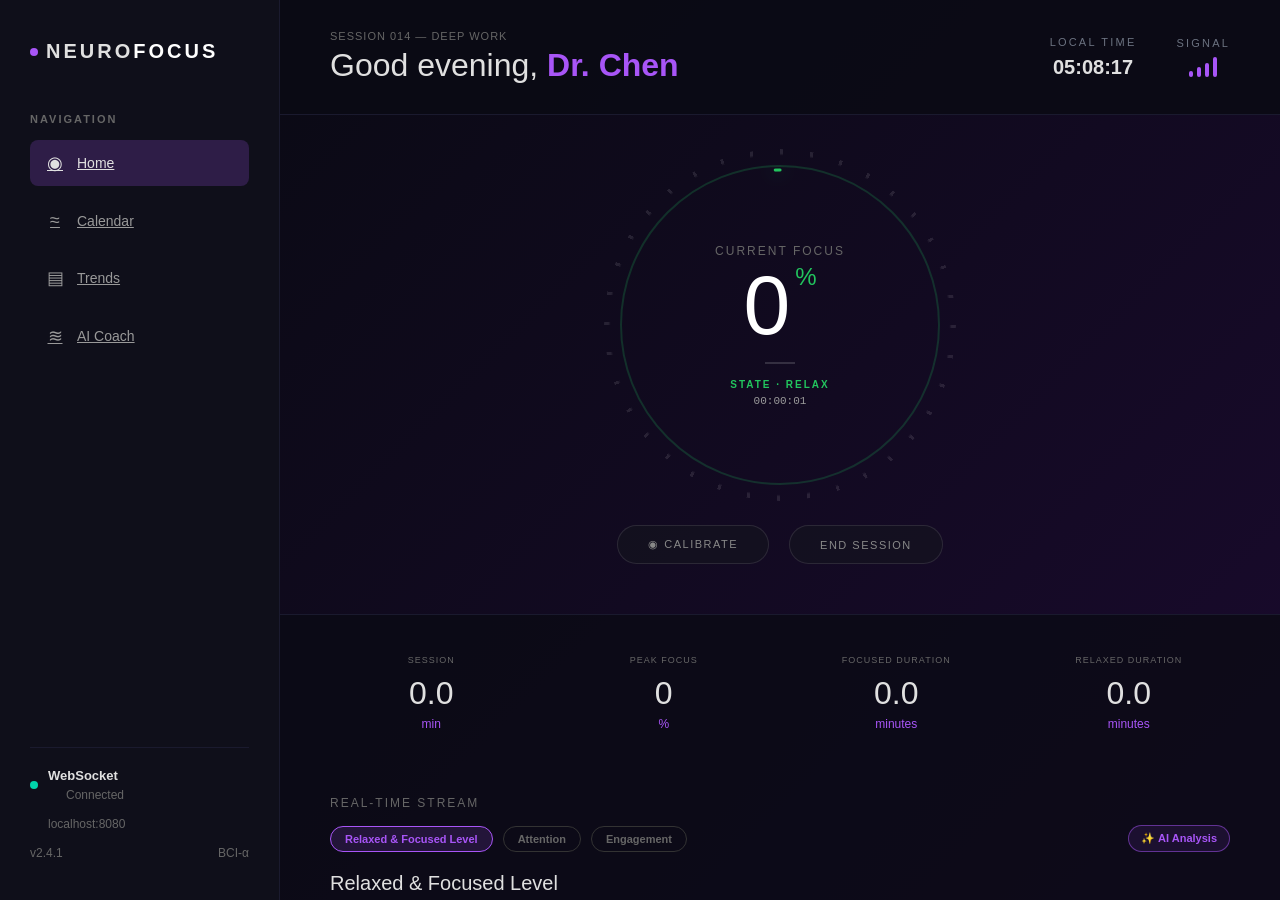
==== commit 7d718a11: "version 4-26 14:54" ====
--- a/index.html
+++ b/index.html
@@ -62,7 +62,7 @@
                 <div class="header-right">
                     <div class="status-block">
                         <div class="header-label">LOCAL TIME</div>
-                        <div class="time" id="current-time">17:04:28</div>
+                        <div class="time" id="current-time">00:00:00</div>
                     </div>
                     
                     <div class="status-block">
@@ -96,7 +96,7 @@
                     <div class="circle-inner">
                         <div class="focus-label">CURRENT FOCUS</div>
                         <div class="focus-number">
-                            <span class="focus-value">96</span><span class="focus-percent">%</span>
+                            <span class="focus-value">0</span><span class="focus-percent">%</span>
                         </div>
                         <div class="circle-divider"></div>
                         <div class="app-state" id="app-state">STATE · IDLE</div>
@@ -114,27 +114,27 @@
                 <div class="metrics-grid">
                     <div class="metric">
                         <div class="metric-label">Session</div>
-                        <div class="metric-value">1.2h</div>
+                        <div class="metric-value" id="metric-session">0.0</div>
                         <div class="metric-unit">min</div>
-                        <div class="metric-change up">△ +3:12</div>
+                        <div class="metric-change up" id="metric-session-change"></div>
                     </div>
                     <div class="metric">
                         <div class="metric-label">Peak Focus</div>
-                        <div class="metric-value">94</div>
+                        <div class="metric-value" id="metric-peak-focus">0</div>
                         <div class="metric-unit">%</div>
-                        <div class="metric-change up">△ +6</div>
+                        <div class="metric-change up" id="metric-peak-change"></div>
                     </div>
                     <div class="metric">
                         <div class="metric-label">Focused Duration</div>
-                        <div class="metric-value">45</div>
+                        <div class="metric-value" id="metric-focus-duration">0.0</div>
                         <div class="metric-unit">minutes</div>
-                        <div class="metric-change up">△ +0.04</div>
+                        <div class="metric-change up" id="metric-focus-change"></div>
                     </div>
                     <div class="metric">
                         <div class="metric-label">Relaxed Duration</div>
-                        <div class="metric-value">10.4</div>
+                        <div class="metric-value" id="metric-relax-duration">0.0</div>
                         <div class="metric-unit">minutes</div>
-                        <div class="metric-change">▼ -0.2</div>
+                        <div class="metric-change" id="metric-relax-change"></div>
                     </div>
                 </div>
 
@@ -161,7 +161,7 @@
                         </div>
                         <div class="stream-stat">
                             <div class="stream-stat-label">Amp</div>
-                            <div class="stream-stat-value" id="stat-amp">34<span class="unit">µV</span></div>
+                            <div class="stream-stat-value" id="stat-amp">0<span class="unit">µV</span></div>
                         </div>
                         <div>
                             <div class="live-badge">
@@ -195,16 +195,11 @@
                 </div>
 
                 <div class="ai-analysis-panel" id="ai-analysis-panel" style="display: none;">
-                    <div class="ai-analysis-header">
-                        🤖 AI Coach Insights
-                    </div>
+                    <div class="ai-analysis-header">🤖 AI Coach Insights</div>
                     <div class="ai-analysis-content">
-                        <p><strong>Flow State Analysis:</strong> Brain wave coherence is stable. Your Alpha waves have been dominant for the past 12 minutes, indicating that you are in a deeply focused and relaxed flow state.</p>
-                        <p><strong>Recommendation:</strong> Based on the subtle fluctuations in your Theta wave activity, it is predicted that you may experience fatigue in 15 minutes. A 5-minute micro-break is recommended at that time.</p>
-                    </div>
-                </div>
-                
-                </div>
+                        </div>
+                </div>
+            </div>
 
             <div class="bottom-nav">
                 <div class="nav-tab active" data-tab="home">
@@ -226,7 +221,6 @@
             </div>
         </div>
     </div>
-
     <script src="script.js"></script>
 </body>
 </html>
--- a/style.css
+++ b/style.css
@@ -5,15 +5,15 @@
 }
 
 :root {
-    /* CSS Theme Variables - Dynamic based on app state */
-    --accent-color: #4A4A4A;
-    --accent-color-light: rgba(74, 74, 74, 0.2);
-    --accent-glow: rgba(74, 74, 74, 0.4);
-    --state-label: "IDLE";
+    /* 默认加载时使用 RELAX 状态的颜色，防止出现灰色 */
+    --accent-color: #22C55E;
+    --accent-color-light: rgba(34, 197, 94, 0.2);
+    --accent-glow: rgba(34, 197, 94, 0.4);
+    --state-label: "RELAX";
     transition: --accent-color 0.5s ease, --accent-color-light 0.5s ease, --accent-glow 0.5s ease;
 }
 
-/* FOCUS State */
+/* FOCUS State (紫色) */
 :root.state-focus {
     --accent-color: #a855f7;
     --accent-color-light: rgba(168, 85, 247, 0.2);
@@ -21,7 +21,7 @@
     --state-label: "FOCUS";
 }
 
-/* RELAX State */
+/* RELAX State (绿色) */
 :root.state-relax {
     --accent-color: #22C55E;
     --accent-color-light: rgba(34, 197, 94, 0.2);
@@ -29,13 +29,7 @@
     --state-label: "RELAX";
 }
 
-/* IDLE State (default) */
-:root.state-idle {
-    --accent-color: #4A4A4A;
-    --accent-color-light: rgba(74, 74, 74, 0.2);
-    --accent-glow: rgba(74, 74, 74, 0.4);
-    --state-label: "IDLE";
-}
+
 
 body {
     font-family: 'Segoe UI', Tahoma, Geneva, Verdana, sans-serif;
@@ -268,7 +262,19 @@
 .band-btn:hover { color: #a855f7; border-color: #a855f7; }
 .band-btn.active { background: rgba(168, 85, 247, 0.15); color: #a855f7; border-color: #a855f7; }
 
-.ai-analysis-panel { margin-top: 30px; padding: 20px; background: linear-gradient(to right, rgba(168, 85, 247, 0.05), rgba(10, 10, 20, 0)); border-left: 3px solid #a855f7; border-radius: 4px; animation: slideDown 0.4s ease-out; }
+.ai-analysis-panel {
+    /* 确保面板能随内容伸缩，不要写死 height */
+    min-height: 100px; 
+    max-height: 600px; /* 如果太长了，允许内部滚动 */
+    overflow-y: auto;  /* 开启垂直滚动条 */
+    padding: 20px;
+    /* 其他样式... */
+}
+
+.ai-analysis-content {
+    height: auto;
+    overflow: visible;
+}
 .ai-analysis-header { font-size: 14px; font-weight: 600; color: #a855f7; margin-bottom: 12px; }
 .ai-analysis-content p { font-size: 13px; color: #ccc; line-height: 1.6; margin-bottom: 10px; }
 
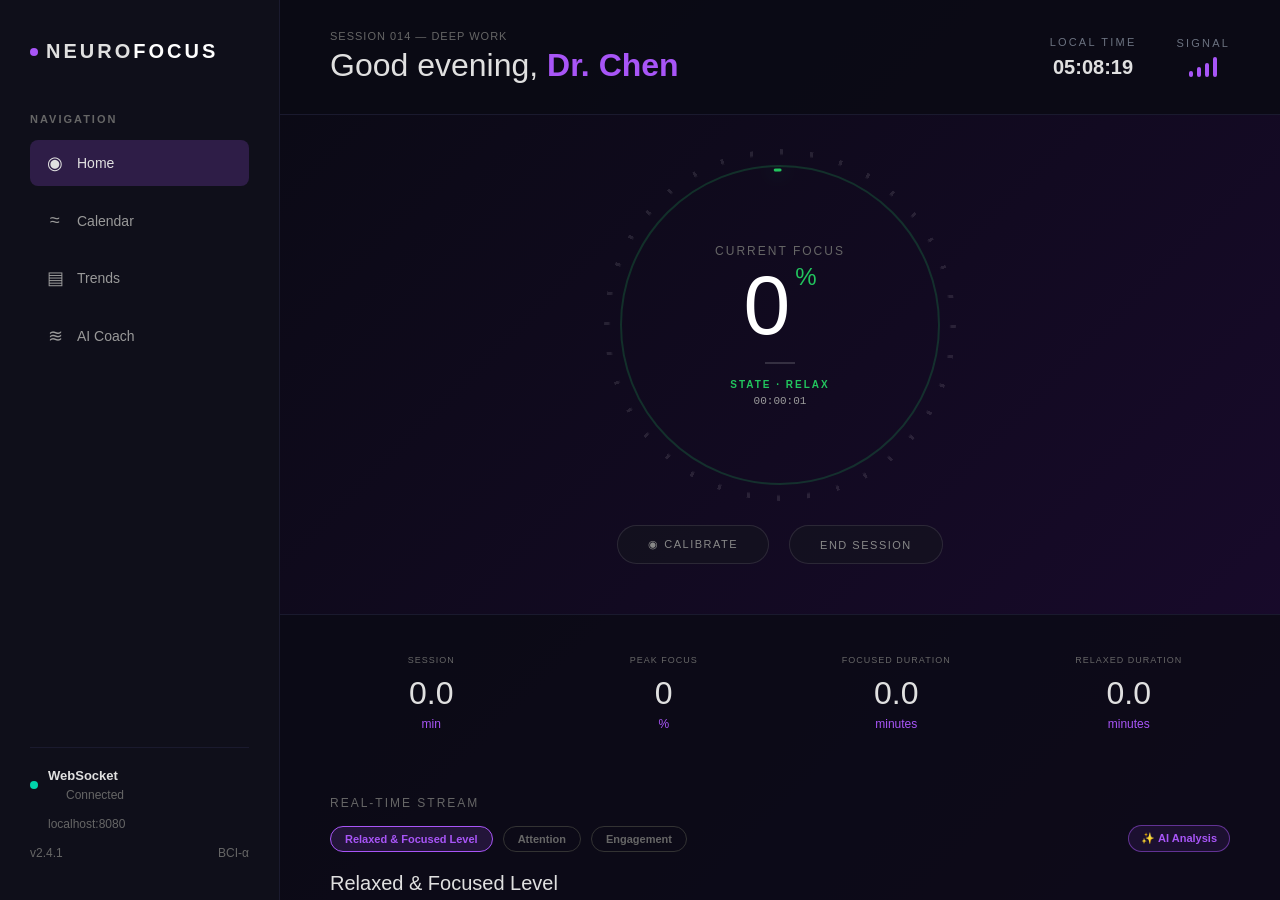
==== commit 0638f187: "version 4-26 15:18" ====
--- a/index.html
+++ b/index.html
@@ -17,19 +17,19 @@
             <div class="nav-section">
                 <div class="nav-label">Navigation</div>
                 <div class="nav-items">
-                    <a href="index.html" class="nav-item active">
+                    <a href="index.html" class="nav-item active" style="text-decoration: none;">
                         <span class="nav-icon">◉</span>
                         <span>Home</span>
                     </a>
-                    <a href="calendar.html" class="nav-item">
+                    <a href="calendar.html" class="nav-item" style="text-decoration: none;">
                         <span class="nav-icon">≈</span>
                         <span>Calendar</span>
                     </a>
-                    <a href="trends.html" class="nav-item">
+                    <a href="trends.html" class="nav-item" style="text-decoration: none;">
                         <span class="nav-icon">▤</span>
                         <span>Trends</span>
                     </a>
-                    <a href="ai-coach.html" class="nav-item">
+                    <a href="ai-coach.html" class="nav-item" style="text-decoration: none;">
                         <span class="nav-icon">≋</span>
                         <span>AI Coach</span>
                     </a>
